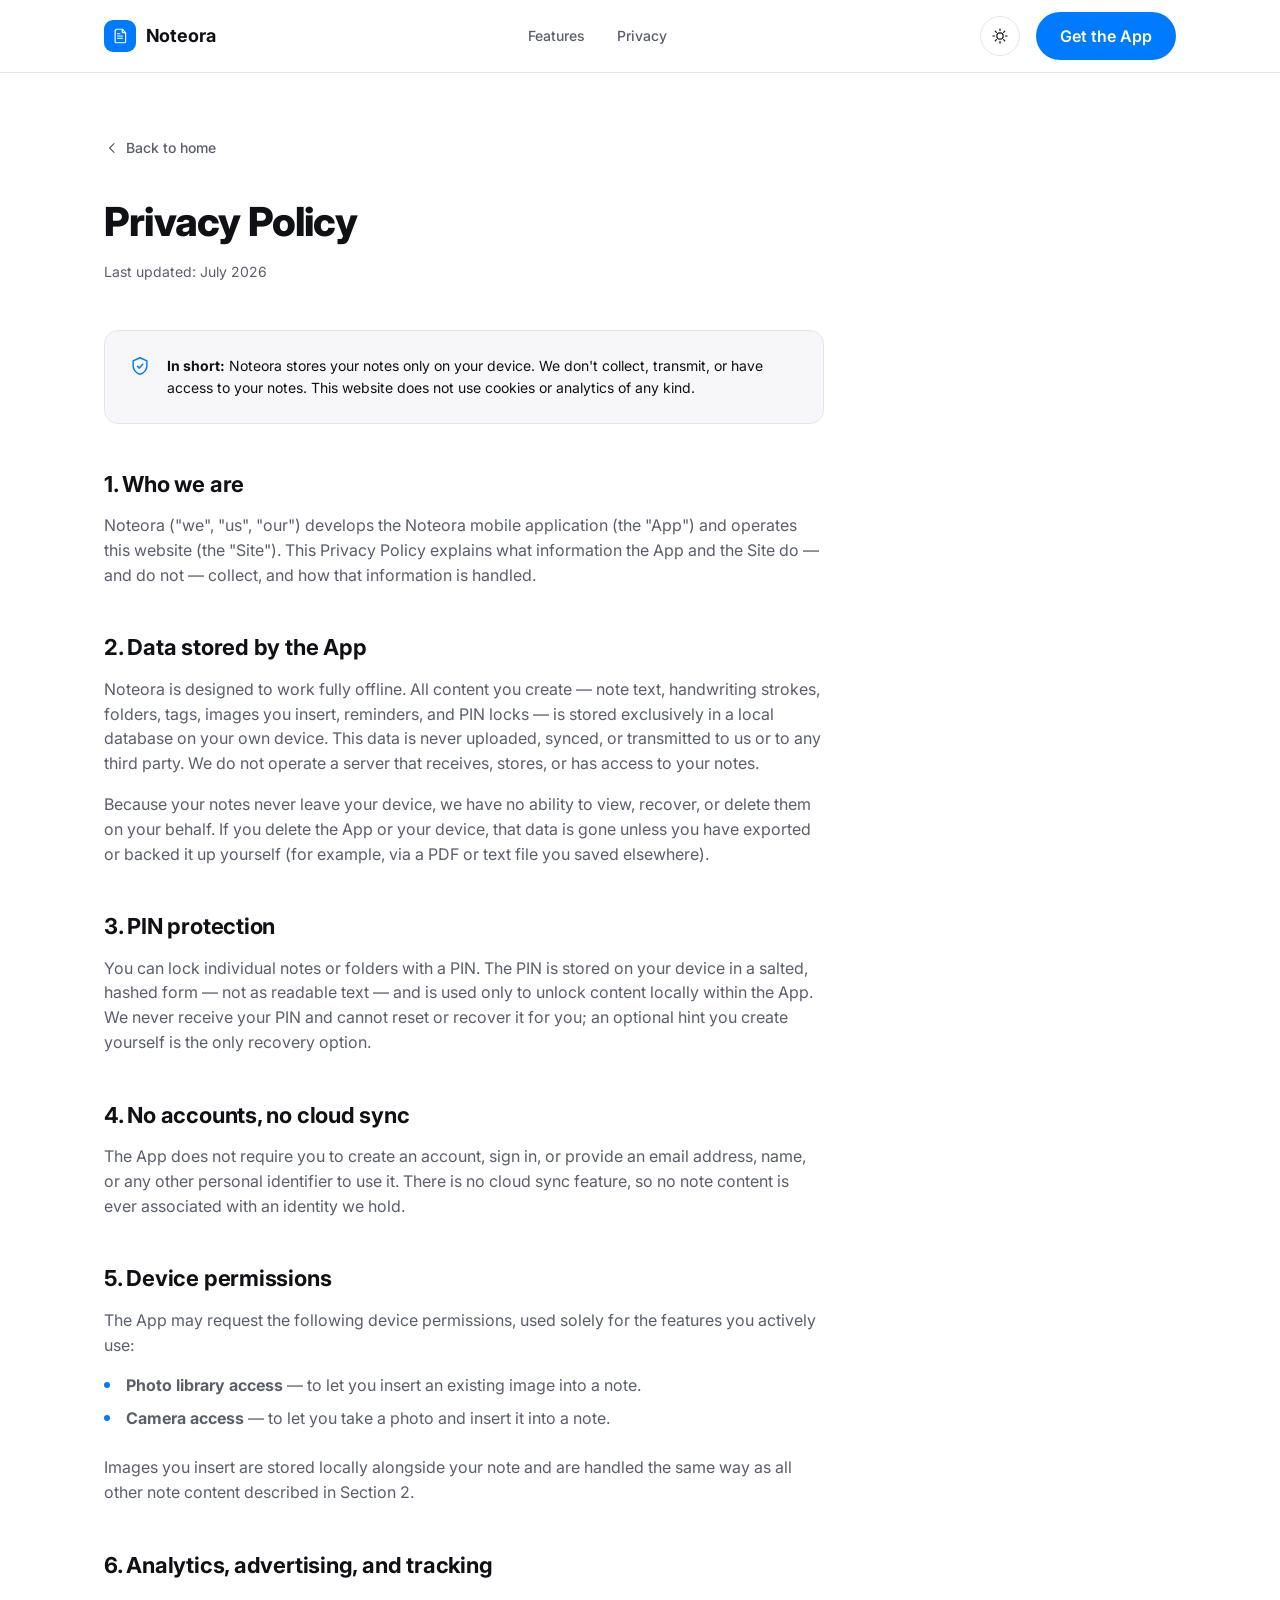
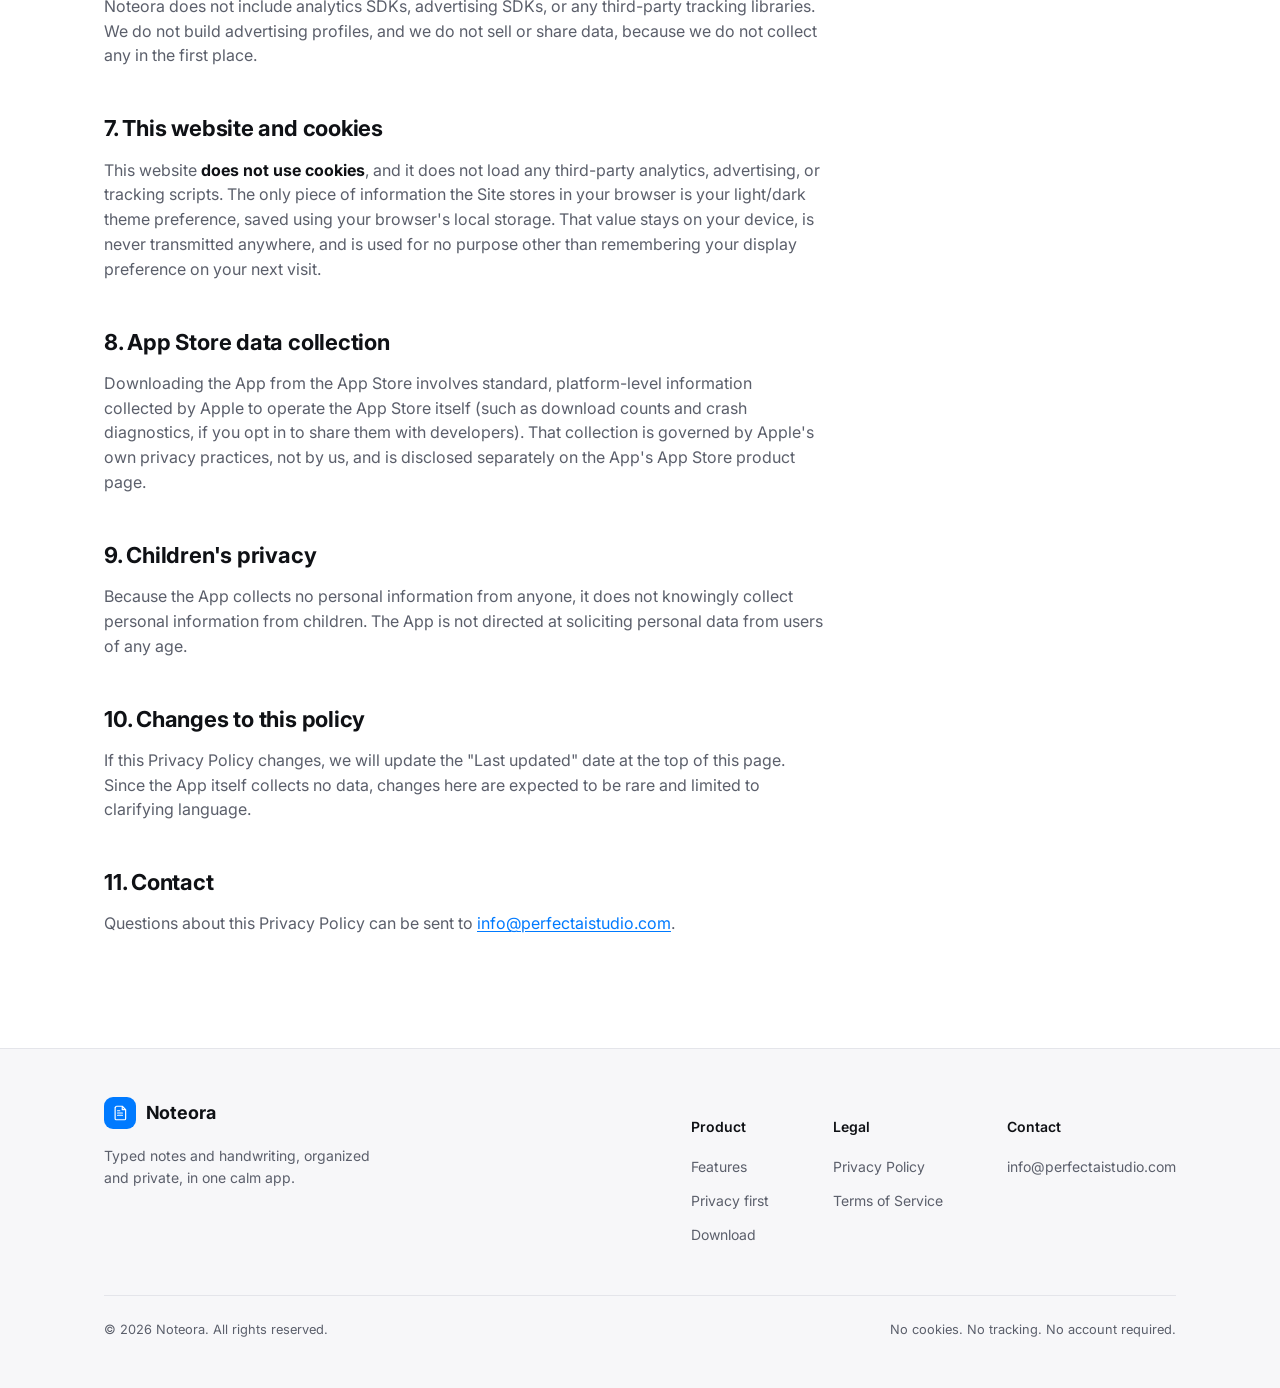
==== website/privacy.html @ 9fbb55bf "Add files via upload" ====
<!DOCTYPE html>
<html lang="en">
<head>
  <meta charset="UTF-8">
  <meta name="viewport" content="width=device-width, initial-scale=1">
  <title>Privacy Policy — Noteora</title>
  <meta name="description" content="Noteora's Privacy Policy. Your notes are stored only on your device. No account, no cloud sync, no analytics, no cookies.">
  <link rel="preconnect" href="https://fonts.googleapis.com">
  <link rel="preconnect" href="https://fonts.gstatic.com" crossorigin>
  <link href="https://fonts.googleapis.com/css2?family=Inter:wght@400;500;600;700;800&display=swap" rel="stylesheet">
  <link rel="stylesheet" href="css/style.css">
  <link rel="icon" href="data:,">
</head>
<body>
  <a class="skip-link" href="#main">Skip to content</a>

  <header class="site-header">
    <div class="container nav">
      <a class="brand" href="index.html" aria-label="Noteora home">
        <span class="mark" aria-hidden="true">
          <svg width="18" height="18" viewBox="0 0 24 24" fill="none" xmlns="http://www.w3.org/2000/svg">
            <path d="M6 4.5C6 3.67 6.67 3 7.5 3H15l4.5 4.5V19.5c0 .83-.67 1.5-1.5 1.5h-11c-.83 0-1.5-.67-1.5-1.5v-15Z" stroke="currentColor" stroke-width="1.6" stroke-linejoin="round"/>
            <path d="M15 3v4.5h4.5" stroke="currentColor" stroke-width="1.6" stroke-linejoin="round"/>
            <path d="M8.75 12h6.5M8.75 15h6.5M8.75 9h3" stroke="currentColor" stroke-width="1.6" stroke-linecap="round"/>
          </svg>
        </span>
        Noteora
      </a>
      <nav class="nav-links" aria-label="Primary">
        <a href="index.html#features">Features</a>
        <a href="index.html#privacy">Privacy</a>
      </nav>
      <div class="nav-actions">
        <button class="theme-toggle" data-theme-toggle type="button" aria-label="Toggle dark mode">
          <svg class="icon-sun" width="18" height="18" viewBox="0 0 24 24" fill="none" xmlns="http://www.w3.org/2000/svg"><circle cx="12" cy="12" r="4.2" stroke="currentColor" stroke-width="1.6"/><path d="M12 2.5v2.3M12 19.2v2.3M21.5 12h-2.3M4.8 12H2.5M18.4 5.6l-1.6 1.6M7.2 16.8l-1.6 1.6M18.4 18.4l-1.6-1.6M7.2 7.2 5.6 5.6" stroke="currentColor" stroke-width="1.6" stroke-linecap="round"/></svg>
          <svg class="icon-moon" width="18" height="18" viewBox="0 0 24 24" fill="none" xmlns="http://www.w3.org/2000/svg"><path d="M20 14.5A8.5 8.5 0 1 1 9.5 4a7 7 0 0 0 10.5 10.5Z" stroke="currentColor" stroke-width="1.6" stroke-linejoin="round"/></svg>
        </button>
        <a class="btn btn-primary" href="index.html#download">Get the App</a>
        <button class="nav-toggle" data-nav-toggle type="button" aria-label="Open menu" aria-expanded="false">
          <svg width="20" height="20" viewBox="0 0 24 24" fill="none" xmlns="http://www.w3.org/2000/svg"><path d="M4 6h16M4 12h16M4 18h16" stroke="currentColor" stroke-width="1.8" stroke-linecap="round"/></svg>
        </button>
      </div>
    </div>
  </header>

  <main id="main">
    <div class="container legal-page">
      <a class="legal-nav-back" href="index.html">
        <svg viewBox="0 0 24 24" fill="none"><path d="M15 5.5 8.5 12l6.5 6.5" stroke="currentColor" stroke-width="1.8" stroke-linecap="round" stroke-linejoin="round"/></svg>
        Back to home
      </a>

      <div class="legal-header">
        <h1>Privacy Policy</h1>
        <p class="updated">Last updated: July 2026</p>
      </div>

      <div class="legal-body">

        <div class="legal-callout">
          <svg viewBox="0 0 24 24" fill="none"><path d="M12 3 4.5 6.5v5.2c0 4.4 3.1 8.3 7.5 9.3 4.4-1 7.5-4.9 7.5-9.3V6.5L12 3Z" stroke="currentColor" stroke-width="1.6" stroke-linejoin="round"/><path d="M9.2 12.3 11.2 14.3 15 10" stroke="currentColor" stroke-width="1.6" stroke-linecap="round" stroke-linejoin="round"/></svg>
          <p><strong>In short:</strong> Noteora stores your notes only on your device. We don't collect, transmit, or have access to your notes. This website does not use cookies or analytics of any kind.</p>
        </div>

        <h2>1. Who we are</h2>
        <p>
          Noteora ("we", "us", "our") develops the Noteora mobile application (the "App") and
          operates this website (the "Site"). This Privacy Policy explains what information the
          App and the Site do — and do not — collect, and how that information is handled.
        </p>

        <h2>2. Data stored by the App</h2>
        <p>
          Noteora is designed to work fully offline. All content you create — note text,
          handwriting strokes, folders, tags, images you insert, reminders, and PIN locks — is
          stored exclusively in a local database on your own device. This data is never
          uploaded, synced, or transmitted to us or to any third party. We do not operate a
          server that receives, stores, or has access to your notes.
        </p>
        <p>
          Because your notes never leave your device, we have no ability to view, recover, or
          delete them on your behalf. If you delete the App or your device, that data is gone
          unless you have exported or backed it up yourself (for example, via a PDF or text file
          you saved elsewhere).
        </p>

        <h2>3. PIN protection</h2>
        <p>
          You can lock individual notes or folders with a PIN. The PIN is stored on your device
          in a salted, hashed form — not as readable text — and is used only to unlock content
          locally within the App. We never receive your PIN and cannot reset or recover it for
          you; an optional hint you create yourself is the only recovery option.
        </p>

        <h2>4. No accounts, no cloud sync</h2>
        <p>
          The App does not require you to create an account, sign in, or provide an email
          address, name, or any other personal identifier to use it. There is no cloud sync
          feature, so no note content is ever associated with an identity we hold.
        </p>

        <h2>5. Device permissions</h2>
        <p>The App may request the following device permissions, used solely for the features you actively use:</p>
        <ul>
          <li><strong>Photo library access</strong> — to let you insert an existing image into a note.</li>
          <li><strong>Camera access</strong> — to let you take a photo and insert it into a note.</li>
        </ul>
        <p>
          Images you insert are stored locally alongside your note and are handled the same way
          as all other note content described in Section 2.
        </p>

        <h2>6. Analytics, advertising, and tracking</h2>
        <p>
          Noteora does not include analytics SDKs, advertising SDKs, or any third-party tracking
          libraries. We do not build advertising profiles, and we do not sell or share data,
          because we do not collect any in the first place.
        </p>

        <h2>7. This website and cookies</h2>
        <p>
          This website <strong>does not use cookies</strong>, and it does not load any
          third-party analytics, advertising, or tracking scripts. The only piece of information
          the Site stores in your browser is your light/dark theme preference, saved using your
          browser's local storage. That value stays on your device, is never transmitted
          anywhere, and is used for no purpose other than remembering your display preference on
          your next visit.
        </p>

        <h2>8. App Store data collection</h2>
        <p>
          Downloading the App from the App Store involves standard, platform-level information
          collected by Apple to operate the App Store itself (such as download counts and crash
          diagnostics, if you opt in to share them with developers). That collection is governed
          by Apple's own privacy practices, not by us, and is disclosed separately on the App's
          App Store product page.
        </p>

        <h2>9. Children's privacy</h2>
        <p>
          Because the App collects no personal information from anyone, it does not knowingly
          collect personal information from children. The App is not directed at soliciting
          personal data from users of any age.
        </p>

        <h2>10. Changes to this policy</h2>
        <p>
          If this Privacy Policy changes, we will update the "Last updated" date at the top of
          this page. Since the App itself collects no data, changes here are expected to be rare
          and limited to clarifying language.
        </p>

        <h2>11. Contact</h2>
        <p>
          Questions about this Privacy Policy can be sent to
          <a href="mailto:info@perfectaistudio.com">info@perfectaistudio.com</a>.
        </p>

      </div>
    </div>
  </main>

  <footer class="site-footer">
    <div class="container">
      <div class="footer-grid">
        <div class="footer-brand">
          <a class="brand" href="index.html" aria-label="Noteora home">
            <span class="mark" aria-hidden="true">
              <svg width="18" height="18" viewBox="0 0 24 24" fill="none" xmlns="http://www.w3.org/2000/svg">
                <path d="M6 4.5C6 3.67 6.67 3 7.5 3H15l4.5 4.5V19.5c0 .83-.67 1.5-1.5 1.5h-11c-.83 0-1.5-.67-1.5-1.5v-15Z" stroke="currentColor" stroke-width="1.6" stroke-linejoin="round"/>
                <path d="M15 3v4.5h4.5" stroke="currentColor" stroke-width="1.6" stroke-linejoin="round"/>
                <path d="M8.75 12h6.5M8.75 15h6.5M8.75 9h3" stroke="currentColor" stroke-width="1.6" stroke-linecap="round"/>
              </svg>
            </span>
            Noteora
          </a>
          <p>Typed notes and handwriting, organized and private, in one calm app.</p>
        </div>
        <div class="footer-cols">
          <div class="footer-col">
            <h4>Product</h4>
            <ul>
              <li><a href="index.html#features">Features</a></li>
              <li><a href="index.html#privacy">Privacy first</a></li>
              <li><a href="index.html#download">Download</a></li>
            </ul>
          </div>
          <div class="footer-col">
            <h4>Legal</h4>
            <ul>
              <li><a href="privacy.html">Privacy Policy</a></li>
              <li><a href="terms.html">Terms of Service</a></li>
            </ul>
          </div>
          <div class="footer-col">
            <h4>Contact</h4>
            <ul>
              <li><a href="mailto:info@perfectaistudio.com">info@perfectaistudio.com</a></li>
            </ul>
          </div>
        </div>
      </div>
      <div class="footer-bottom">
        <span>&copy; <span id="year">2026</span> Noteora. All rights reserved.</span>
        <span>No cookies. No tracking. No account required.</span>
      </div>
    </div>
  </footer>

  <script src="js/main.js"></script>
  <script>document.getElementById('year').textContent = new Date().getFullYear();</script>
</body>
</html>
---- website/css/style.css ----
/* ==========================================================================
   Noteora — Design Tokens
   Palette matches the app's own iOS system blue (#007AFF) and flat,
   shadow-free surfaces, so the website feels like the same product.
   ========================================================================== */

:root {
  /* Color — light (default) */
  --color-bg: #FFFFFF;
  --color-bg-alt: #F7F7F9;
  --color-surface: #FFFFFF;
  --color-fg: #0F1115;
  --color-fg-muted: #5B5F6B;
  --color-border: #E4E5EA;
  --color-primary: #007AFF;
  --color-primary-hover: #0066D6;
  --color-on-primary: #FFFFFF;
  --color-danger: #FF3B30;
  --color-focus-ring: #007AFF;

  /* Type */
  --font-body: 'Inter', -apple-system, BlinkMacSystemFont, 'Segoe UI', Roboto, sans-serif;
  --fs-sm: 0.875rem;
  --fs-base: 1rem;
  --fs-md: 1.125rem;
  --fs-lg: 1.375rem;
  --fs-xl: 1.75rem;
  --fs-2xl: 2.5rem;
  --fs-3xl: 3.25rem;
  --lh-tight: 1.15;
  --lh-normal: 1.55;

  /* Spacing (8px rhythm) */
  --space-1: 0.5rem;
  --space-2: 1rem;
  --space-3: 1.5rem;
  --space-4: 2rem;
  --space-5: 3rem;
  --space-6: 4rem;
  --space-7: 6rem;
  --space-8: 8rem;

  /* Shape / motion */
  --radius-sm: 8px;
  --radius-md: 14px;
  --radius-lg: 20px;
  --radius-pill: 999px;
  --duration: 180ms;
  --ease: cubic-bezier(0.4, 0, 0.2, 1);
  --container: 1120px;
}

:root[data-theme='dark'] {
  --color-bg: #0B0B0D;
  --color-bg-alt: #0F0F12;
  --color-surface: #1A1A1E;
  --color-fg: #F5F5F7;
  --color-fg-muted: #9A9AA2;
  --color-border: #2A2A2F;
  --color-primary: #0A84FF;
  --color-primary-hover: #3AA0FF;
  --color-on-primary: #FFFFFF;
  --color-danger: #FF453A;
  --color-focus-ring: #0A84FF;
}

@media (prefers-color-scheme: dark) {
  :root:not([data-theme='light']) {
    --color-bg: #0B0B0D;
    --color-bg-alt: #0F0F12;
    --color-surface: #1A1A1E;
    --color-fg: #F5F5F7;
    --color-fg-muted: #9A9AA2;
    --color-border: #2A2A2F;
    --color-primary: #0A84FF;
    --color-primary-hover: #3AA0FF;
    --color-on-primary: #FFFFFF;
    --color-danger: #FF453A;
    --color-focus-ring: #0A84FF;
  }
}

/* ==========================================================================
   Reset
   ========================================================================== */

*, *::before, *::after { box-sizing: border-box; }
html { -webkit-text-size-adjust: 100%; }

body {
  margin: 0;
  font-family: var(--font-body);
  font-size: var(--fs-base);
  line-height: var(--lh-normal);
  color: var(--color-fg);
  background: var(--color-bg);
  -webkit-font-smoothing: antialiased;
  transition: background-color var(--duration) var(--ease), color var(--duration) var(--ease);
}

img, svg { display: block; max-width: 100%; }
a { color: inherit; text-decoration: none; }
ul { margin: 0; padding: 0; list-style: none; }
h1, h2, h3, p { margin: 0; }
button { font: inherit; color: inherit; background: none; border: none; }

@media (prefers-reduced-motion: reduce) {
  *, *::before, *::after {
    animation-duration: 0.001ms !important;
    animation-iteration-count: 1 !important;
    transition-duration: 0.001ms !important;
    scroll-behavior: auto !important;
  }
}

/* Focus visibility — never remove, only restyle */
a:focus-visible,
button:focus-visible,
[tabindex]:focus-visible {
  outline: 2px solid var(--color-focus-ring);
  outline-offset: 3px;
  border-radius: 4px;
}

::selection { background: var(--color-primary); color: var(--color-on-primary); }

/* ==========================================================================
   Layout helpers
   ========================================================================== */

.container {
  width: 100%;
  max-width: var(--container);
  margin-inline: auto;
  padding-inline: var(--space-3);
}

.visually-hidden {
  position: absolute;
  width: 1px; height: 1px;
  padding: 0; margin: -1px;
  overflow: hidden;
  clip: rect(0, 0, 0, 0);
  white-space: nowrap;
  border: 0;
}

.skip-link {
  position: absolute;
  left: var(--space-2);
  top: -60px;
  background: var(--color-primary);
  color: var(--color-on-primary);
  padding: var(--space-1) var(--space-2);
  border-radius: var(--radius-sm);
  z-index: 200;
  transition: top var(--duration) var(--ease);
}
.skip-link:focus { top: var(--space-2); }

section { padding-block: var(--space-7); }
@media (max-width: 768px) {
  section { padding-block: var(--space-6); }
}

.eyebrow {
  display: inline-block;
  font-size: var(--fs-sm);
  font-weight: 600;
  letter-spacing: 0.04em;
  text-transform: uppercase;
  color: var(--color-primary);
  margin-bottom: var(--space-2);
}

.section-head {
  max-width: 640px;
  margin-bottom: var(--space-5);
}
.section-head.center { margin-inline: auto; text-align: center; }

h2 {
  font-size: var(--fs-2xl);
  font-weight: 700;
  letter-spacing: -0.02em;
  line-height: var(--lh-tight);
}

.section-sub {
  margin-top: var(--space-2);
  font-size: var(--fs-md);
  color: var(--color-fg-muted);
}

/* ==========================================================================
   Buttons
   ========================================================================== */

.btn {
  display: inline-flex;
  align-items: center;
  justify-content: center;
  gap: 0.5rem;
  min-height: 48px;
  padding: 0 var(--space-3);
  border-radius: var(--radius-pill);
  font-weight: 600;
  font-size: var(--fs-base);
  cursor: pointer;
  transition: background-color var(--duration) var(--ease), color var(--duration) var(--ease), transform var(--duration) var(--ease), border-color var(--duration) var(--ease);
  white-space: nowrap;
}
.btn:active { transform: scale(0.97); }

.btn-primary {
  background: var(--color-primary);
  color: var(--color-on-primary);
}
.btn-primary:hover { background: var(--color-primary-hover); }

.btn-ghost {
  background: transparent;
  color: var(--color-fg);
  border: 1px solid var(--color-border);
}
.btn-ghost:hover { border-color: var(--color-primary); color: var(--color-primary); }

/* App Store badge button */
.store-badge {
  display: inline-flex;
  align-items: center;
  gap: 0.7rem;
  padding: 0.6rem 1.3rem;
  border-radius: var(--radius-md);
  background: #000000;
  color: #FFFFFF;
  border: 1px solid #000000;
  cursor: pointer;
  transition: transform var(--duration) var(--ease), opacity var(--duration) var(--ease);
}
.store-badge:hover { opacity: 0.85; }
.store-badge:active { transform: scale(0.97); }
:root[data-theme='dark'] .store-badge { background: #FFFFFF; color: #000000; border-color: #FFFFFF; }
@media (prefers-color-scheme: dark) {
  :root:not([data-theme='light']) .store-badge { background: #FFFFFF; color: #000000; border-color: #FFFFFF; }
}
.store-badge svg { flex-shrink: 0; }
.store-badge .store-text { text-align: left; line-height: 1.15; }
.store-badge .store-text small { display: block; font-size: 0.7rem; font-weight: 400; opacity: 0.85; }
.store-badge .store-text strong { display: block; font-size: 1.15rem; font-weight: 600; letter-spacing: -0.01em; }

/* ==========================================================================
   Header / Nav
   ========================================================================== */

.site-header {
  position: sticky;
  top: 0;
  z-index: 100;
  background: color-mix(in srgb, var(--color-bg) 88%, transparent);
  backdrop-filter: blur(16px);
  -webkit-backdrop-filter: blur(16px);
  border-bottom: 1px solid var(--color-border);
}

.nav {
  display: flex;
  align-items: center;
  justify-content: space-between;
  height: 72px;
}

.brand {
  display: flex;
  align-items: center;
  gap: 0.6rem;
  font-weight: 700;
  font-size: var(--fs-md);
  letter-spacing: -0.01em;
}
.brand .mark {
  width: 32px; height: 32px;
  border-radius: 9px;
  background: var(--color-primary);
  display: flex; align-items: center; justify-content: center;
  color: #fff;
}

.nav-links {
  display: flex;
  align-items: center;
  gap: var(--space-4);
}
.nav-links a {
  font-size: var(--fs-sm);
  font-weight: 500;
  color: var(--color-fg-muted);
  transition: color var(--duration) var(--ease);
}
.nav-links a:hover { color: var(--color-fg); }

.nav-actions { display: flex; align-items: center; gap: var(--space-2); }

.theme-toggle {
  width: 40px; height: 40px;
  border-radius: 50%;
  display: flex; align-items: center; justify-content: center;
  border: 1px solid var(--color-border);
  cursor: pointer;
  transition: border-color var(--duration) var(--ease);
}
.theme-toggle:hover { border-color: var(--color-primary); }
.theme-toggle svg { width: 18px; height: 18px; }
.theme-toggle .icon-moon { display: none; }
:root[data-theme='dark'] .theme-toggle .icon-sun { display: none; }
:root[data-theme='dark'] .theme-toggle .icon-moon { display: block; }

.nav-toggle {
  display: none;
  width: 40px; height: 40px;
  border-radius: 8px;
  align-items: center;
  justify-content: center;
  cursor: pointer;
}

@media (max-width: 768px) {
  .nav-links {
    position: fixed;
    inset: 72px 0 0 0;
    background: var(--color-bg);
    flex-direction: column;
    align-items: flex-start;
    padding: var(--space-4) var(--space-3);
    gap: var(--space-3);
    transform: translateY(-8px);
    opacity: 0;
    pointer-events: none;
    transition: opacity var(--duration) var(--ease), transform var(--duration) var(--ease);
  }
  .nav-links a { font-size: var(--fs-md); }
  body.nav-open .nav-links {
    opacity: 1;
    transform: translateY(0);
    pointer-events: auto;
  }
  .nav-toggle { display: flex; }
}

/* ==========================================================================
   Hero
   ========================================================================== */

.hero {
  padding-block: var(--space-7) var(--space-6);
}
.hero-grid {
  display: grid;
  grid-template-columns: 1.05fr 0.95fr;
  align-items: center;
  gap: var(--space-6);
}
@media (max-width: 1024px) {
  .hero-grid { grid-template-columns: 1fr; text-align: center; gap: var(--space-5); }
  .hero-copy { order: 1; }
  .hero-visual { order: 2; }
  .hero-actions, .hero-meta { justify-content: center; }
}

.hero h1 {
  font-size: var(--fs-3xl);
  font-weight: 800;
  letter-spacing: -0.03em;
  line-height: var(--lh-tight);
}
@media (max-width: 640px) {
  .hero h1 { font-size: 2.2rem; }
}

.hero-sub {
  margin-top: var(--space-3);
  font-size: var(--fs-md);
  color: var(--color-fg-muted);
  max-width: 560px;
}
@media (max-width: 1024px) { .hero-sub { margin-inline: auto; } }

.hero-actions {
  display: flex;
  flex-wrap: wrap;
  align-items: center;
  gap: var(--space-2);
  margin-top: var(--space-4);
}

.hero-meta {
  display: flex;
  flex-wrap: wrap;
  gap: var(--space-1) var(--space-3);
  margin-top: var(--space-3);
  font-size: var(--fs-sm);
  color: var(--color-fg-muted);
}
.hero-meta li { display: flex; align-items: center; gap: 0.4rem; }
.hero-meta svg { width: 16px; height: 16px; color: var(--color-primary); flex-shrink: 0; }

/* Hero visual: illustrated note card mockup (no real screenshot claimed) */
.hero-visual { display: flex; justify-content: center; }
.mock-frame {
  position: relative;
  width: 100%;
  max-width: 340px;
}
.mock-card {
  background: var(--color-surface);
  border: 1px solid var(--color-border);
  border-radius: var(--radius-lg);
  padding: var(--space-4) var(--space-3);
  position: relative;
  z-index: 2;
}
.mock-card .mock-title {
  height: 14px;
  width: 62%;
  border-radius: 5px;
  background: var(--color-fg);
  opacity: 0.85;
  margin-bottom: var(--space-3);
}
.mock-line { height: 9px; border-radius: 4px; background: var(--color-border); margin-bottom: 10px; }
.mock-line.w-100 { width: 100%; }
.mock-line.w-90 { width: 90%; }
.mock-line.w-70 { width: 70%; }
.mock-checklist { margin-top: var(--space-3); display: flex; flex-direction: column; gap: 10px; }
.mock-check-item { display: flex; align-items: center; gap: 10px; }
.mock-check-box {
  width: 16px; height: 16px;
  border-radius: 5px;
  border: 1.5px solid var(--color-primary);
  flex-shrink: 0;
}
.mock-check-box.done { background: var(--color-primary); position: relative; }
.mock-check-line { height: 8px; border-radius: 4px; background: var(--color-border); flex: 1; }
.mock-card-2 {
  position: absolute;
  right: -18px;
  bottom: -26px;
  width: 62%;
  background: var(--color-surface);
  border: 1px solid var(--color-border);
  border-radius: var(--radius-md);
  padding: var(--space-2);
  z-index: 1;
  box-shadow: 0 20px 40px -18px rgba(0,0,0,0.25);
}
:root[data-theme='dark'] .mock-card-2 { box-shadow: none; }
.mock-card-2 .pin-row { display: flex; align-items: center; gap: 8px; }
.mock-card-2 .pin-icon {
  width: 30px; height: 30px;
  border-radius: 8px;
  background: color-mix(in srgb, var(--color-primary) 14%, transparent);
  color: var(--color-primary);
  display: flex; align-items: center; justify-content: center;
  flex-shrink: 0;
}
.mock-card-2 .pin-copy { flex: 1; }
.mock-card-2 .pin-copy .t { height: 8px; width: 70%; border-radius: 4px; background: var(--color-fg); opacity: 0.8; margin-bottom: 6px; }
.mock-card-2 .pin-copy .s { height: 7px; width: 45%; border-radius: 4px; background: var(--color-border); }

/* ==========================================================================
   Trust bar
   ========================================================================== */

.trust-bar {
  border-top: 1px solid var(--color-border);
  border-bottom: 1px solid var(--color-border);
  padding-block: var(--space-4);
}
.trust-grid {
  display: grid;
  grid-template-columns: repeat(4, 1fr);
  gap: var(--space-3);
  text-align: center;
}
@media (max-width: 768px) {
  .trust-grid { grid-template-columns: repeat(2, 1fr); gap: var(--space-4) var(--space-3); }
}
.trust-item svg { width: 26px; height: 26px; color: var(--color-primary); margin-inline: auto; margin-bottom: 0.6rem; }
.trust-item .t { font-weight: 600; font-size: var(--fs-sm); }
.trust-item .s { font-size: 0.8rem; color: var(--color-fg-muted); margin-top: 2px; }

/* ==========================================================================
   Feature grid
   ========================================================================== */

.feature-grid {
  display: grid;
  grid-template-columns: repeat(3, 1fr);
  gap: var(--space-3);
}
@media (max-width: 1024px) { .feature-grid { grid-template-columns: repeat(2, 1fr); } }
@media (max-width: 640px) { .feature-grid { grid-template-columns: 1fr; } }

.feature-card {
  background: var(--color-bg-alt);
  border: 1px solid var(--color-border);
  border-radius: var(--radius-lg);
  padding: var(--space-4);
  transition: border-color var(--duration) var(--ease), transform var(--duration) var(--ease);
}
.feature-card:hover { border-color: var(--color-primary); transform: translateY(-2px); }

.feature-icon {
  width: 44px; height: 44px;
  border-radius: var(--radius-sm);
  background: color-mix(in srgb, var(--color-primary) 12%, transparent);
  color: var(--color-primary);
  display: flex; align-items: center; justify-content: center;
  margin-bottom: var(--space-2);
}
.feature-icon svg { width: 22px; height: 22px; }

.feature-card h3 {
  font-size: var(--fs-md);
  font-weight: 700;
  letter-spacing: -0.01em;
  margin-bottom: 0.4rem;
}
.feature-card p { color: var(--color-fg-muted); font-size: var(--fs-sm); }

.feature-card ul {
  margin-top: var(--space-2);
  display: flex;
  flex-direction: column;
  gap: 0.4rem;
}
.feature-card li {
  display: flex;
  align-items: flex-start;
  gap: 0.5rem;
  font-size: var(--fs-sm);
  color: var(--color-fg-muted);
}
.feature-card li svg {
  width: 16px; height: 16px;
  color: var(--color-primary);
  flex-shrink: 0;
  margin-top: 3px;
}

/* ==========================================================================
   Spotlight (alternating detail rows)
   ========================================================================== */

.spotlight-row {
  display: grid;
  grid-template-columns: 1fr 1fr;
  gap: var(--space-6);
  align-items: center;
  padding-block: var(--space-5);
}
.spotlight-row:not(:last-child) { border-bottom: 1px solid var(--color-border); }
.spotlight-row.reverse .spotlight-visual { order: 2; }
.spotlight-row.reverse .spotlight-copy { order: 1; }

@media (max-width: 900px) {
  .spotlight-row, .spotlight-row.reverse { grid-template-columns: 1fr; }
  .spotlight-row.reverse .spotlight-visual,
  .spotlight-row.reverse .spotlight-copy,
  .spotlight-visual, .spotlight-copy { order: initial; }
  .spotlight-visual { order: -1; }
}

.spotlight-copy h3 { font-size: var(--fs-xl); font-weight: 700; letter-spacing: -0.02em; margin-bottom: var(--space-2); }
.spotlight-copy p { color: var(--color-fg-muted); }
.spotlight-copy ul { margin-top: var(--space-3); display: flex; flex-direction: column; gap: 0.65rem; }
.spotlight-copy li { display: flex; gap: 0.6rem; align-items: flex-start; font-size: var(--fs-sm); }
.spotlight-copy li svg { width: 18px; height: 18px; color: var(--color-primary); flex-shrink: 0; margin-top: 2px; }

.spotlight-visual {
  background: var(--color-bg-alt);
  border: 1px solid var(--color-border);
  border-radius: var(--radius-lg);
  padding: var(--space-5);
  display: flex; align-items: center; justify-content: center;
  min-height: 260px;
}
.spotlight-visual svg { width: 100%; max-width: 260px; height: auto; }

/* ==========================================================================
   Privacy banner
   ========================================================================== */

.privacy-banner {
  background: var(--color-bg-alt);
  border-radius: var(--radius-lg);
  padding: var(--space-5);
  display: grid;
  grid-template-columns: auto 1fr;
  gap: var(--space-4);
  align-items: center;
}
@media (max-width: 768px) {
  .privacy-banner { grid-template-columns: 1fr; text-align: center; }
  .privacy-banner .privacy-icon { margin-inline: auto; }
}
.privacy-banner .privacy-icon {
  width: 64px; height: 64px;
  border-radius: var(--radius-md);
  background: color-mix(in srgb, var(--color-primary) 12%, transparent);
  color: var(--color-primary);
  display: flex; align-items: center; justify-content: center;
}
.privacy-banner .privacy-icon svg { width: 32px; height: 32px; }
.privacy-banner h3 { font-size: var(--fs-lg); font-weight: 700; margin-bottom: 0.4rem; letter-spacing: -0.01em; }
.privacy-banner p { color: var(--color-fg-muted); }

/* ==========================================================================
   Final CTA
   ========================================================================== */

.final-cta {
  text-align: center;
}
.final-cta h2 { max-width: 620px; margin-inline: auto; }
.final-cta .section-sub { max-width: 520px; margin-inline: auto; }
.final-cta .hero-actions { justify-content: center; }

/* ==========================================================================
   Footer
   ========================================================================== */

.site-footer {
  border-top: 1px solid var(--color-border);
  padding-block: var(--space-5);
  background: var(--color-bg-alt);
}
.footer-grid {
  display: flex;
  justify-content: space-between;
  align-items: flex-start;
  gap: var(--space-4);
  flex-wrap: wrap;
}
.footer-brand { max-width: 280px; }
.footer-brand .brand { margin-bottom: var(--space-2); }
.footer-brand p { color: var(--color-fg-muted); font-size: var(--fs-sm); }

.footer-cols { display: flex; gap: var(--space-6); flex-wrap: wrap; }
.footer-col h4 { font-size: var(--fs-sm); font-weight: 600; margin-bottom: var(--space-2); }
.footer-col ul { display: flex; flex-direction: column; gap: 0.6rem; }
.footer-col a { font-size: var(--fs-sm); color: var(--color-fg-muted); transition: color var(--duration) var(--ease); }
.footer-col a:hover { color: var(--color-primary); }

.footer-bottom {
  margin-top: var(--space-5);
  padding-top: var(--space-3);
  border-top: 1px solid var(--color-border);
  display: flex;
  justify-content: space-between;
  align-items: center;
  flex-wrap: wrap;
  gap: var(--space-2);
  font-size: 0.8rem;
  color: var(--color-fg-muted);
}

/* ==========================================================================
   Legal pages
   ========================================================================== */

.legal-page { padding-block: var(--space-6) var(--space-7); }
.legal-header { max-width: 720px; margin-bottom: var(--space-5); }
.legal-header h1 { font-size: var(--fs-2xl); font-weight: 800; letter-spacing: -0.02em; }
.legal-header .updated { margin-top: var(--space-1); color: var(--color-fg-muted); font-size: var(--fs-sm); }

.legal-body { max-width: 720px; }
.legal-body h2 {
  font-size: var(--fs-lg);
  margin-top: var(--space-5);
  margin-bottom: var(--space-2);
  letter-spacing: -0.01em;
}
.legal-body h2:first-child { margin-top: 0; }
.legal-body p { margin-bottom: var(--space-2); color: var(--color-fg-muted); }
.legal-body p strong { color: var(--color-fg); }
.legal-body ul { margin: var(--space-2) 0 var(--space-3); display: flex; flex-direction: column; gap: 0.5rem; }
.legal-body li {
  padding-left: 1.4rem;
  position: relative;
  color: var(--color-fg-muted);
}
.legal-body li::before {
  content: '';
  position: absolute;
  left: 0; top: 0.55em;
  width: 6px; height: 6px;
  border-radius: 50%;
  background: var(--color-primary);
}
.legal-body a { color: var(--color-primary); text-decoration: underline; text-underline-offset: 2px; }
.legal-callout {
  margin: var(--space-4) 0;
  padding: var(--space-3);
  border-radius: var(--radius-md);
  background: var(--color-bg-alt);
  border: 1px solid var(--color-border);
  display: flex;
  gap: var(--space-2);
}
.legal-callout svg { width: 22px; height: 22px; color: var(--color-primary); flex-shrink: 0; }
.legal-callout p { margin: 0; color: var(--color-fg); font-size: var(--fs-sm); }

.legal-nav-back {
  display: inline-flex;
  align-items: center;
  gap: 0.4rem;
  font-size: var(--fs-sm);
  font-weight: 500;
  color: var(--color-fg-muted);
  margin-bottom: var(--space-4);
}
.legal-nav-back:hover { color: var(--color-primary); }
.legal-nav-back svg { width: 16px; height: 16px; }
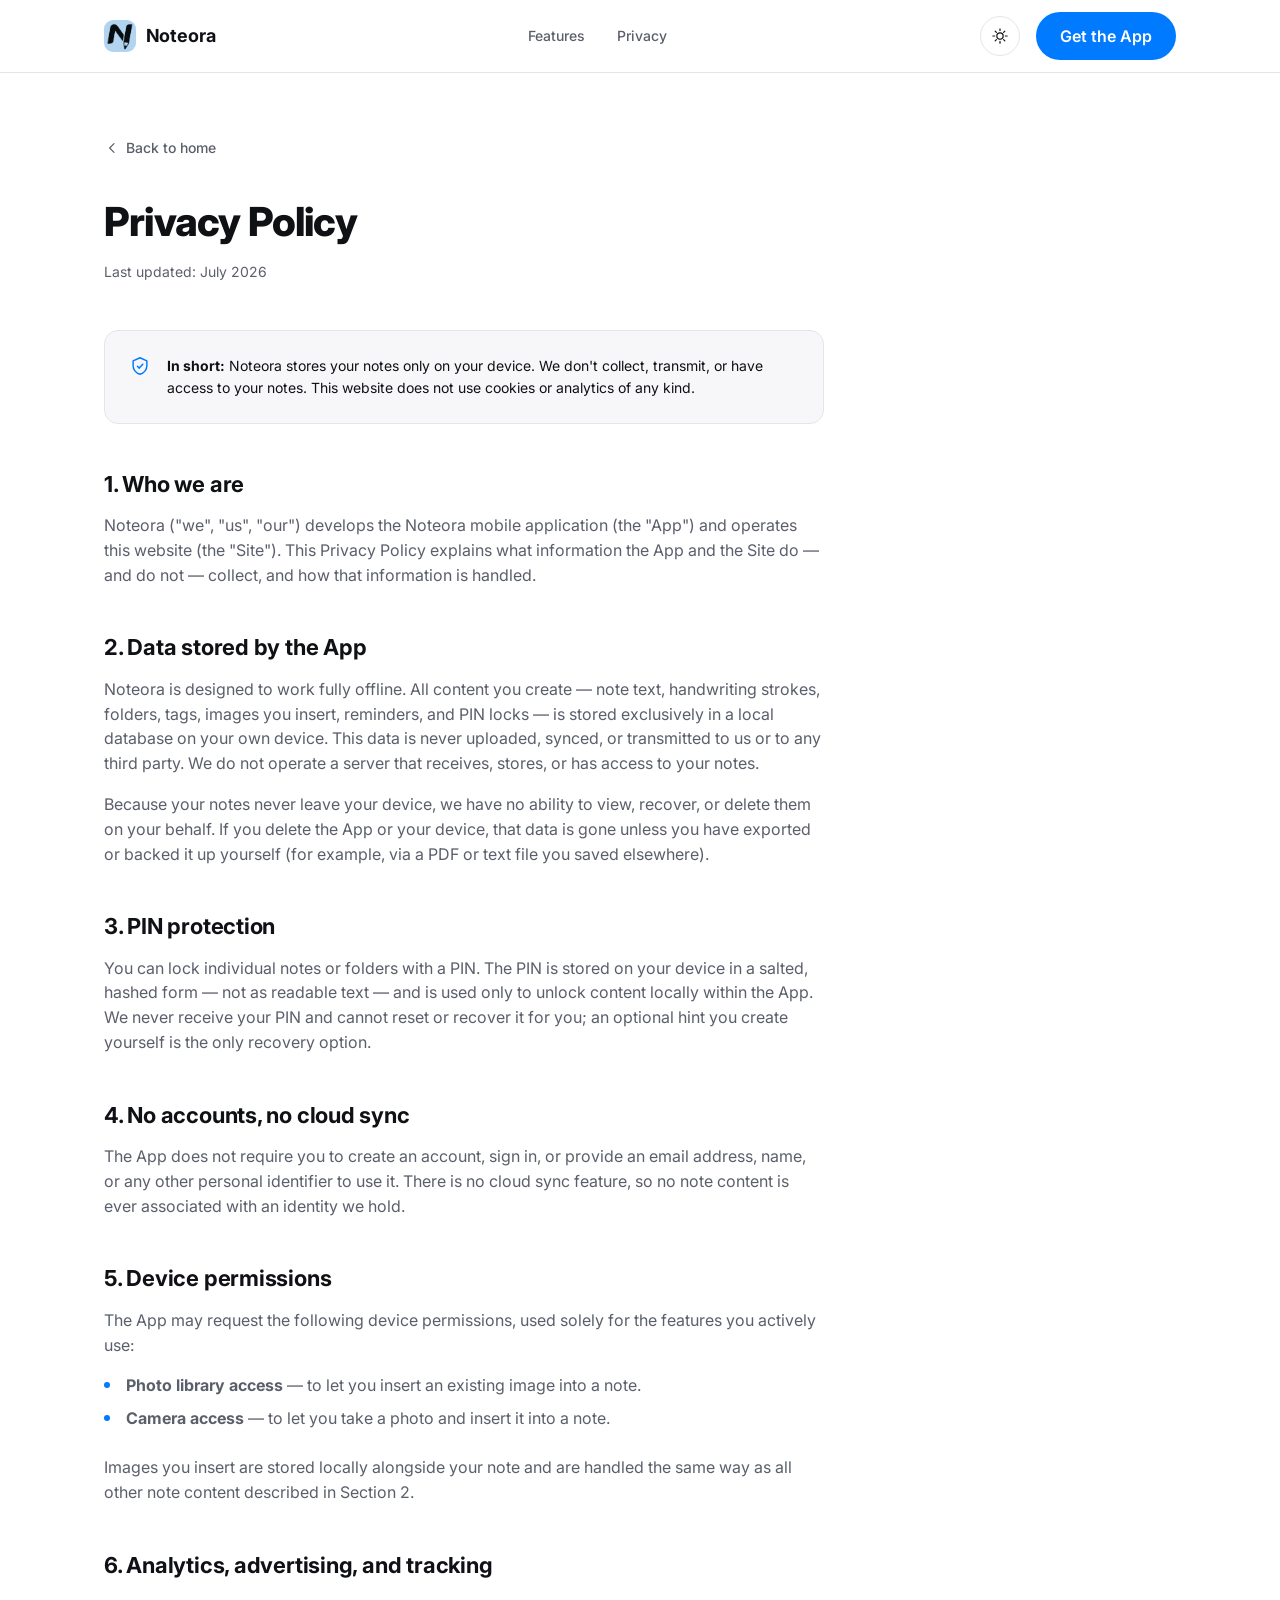
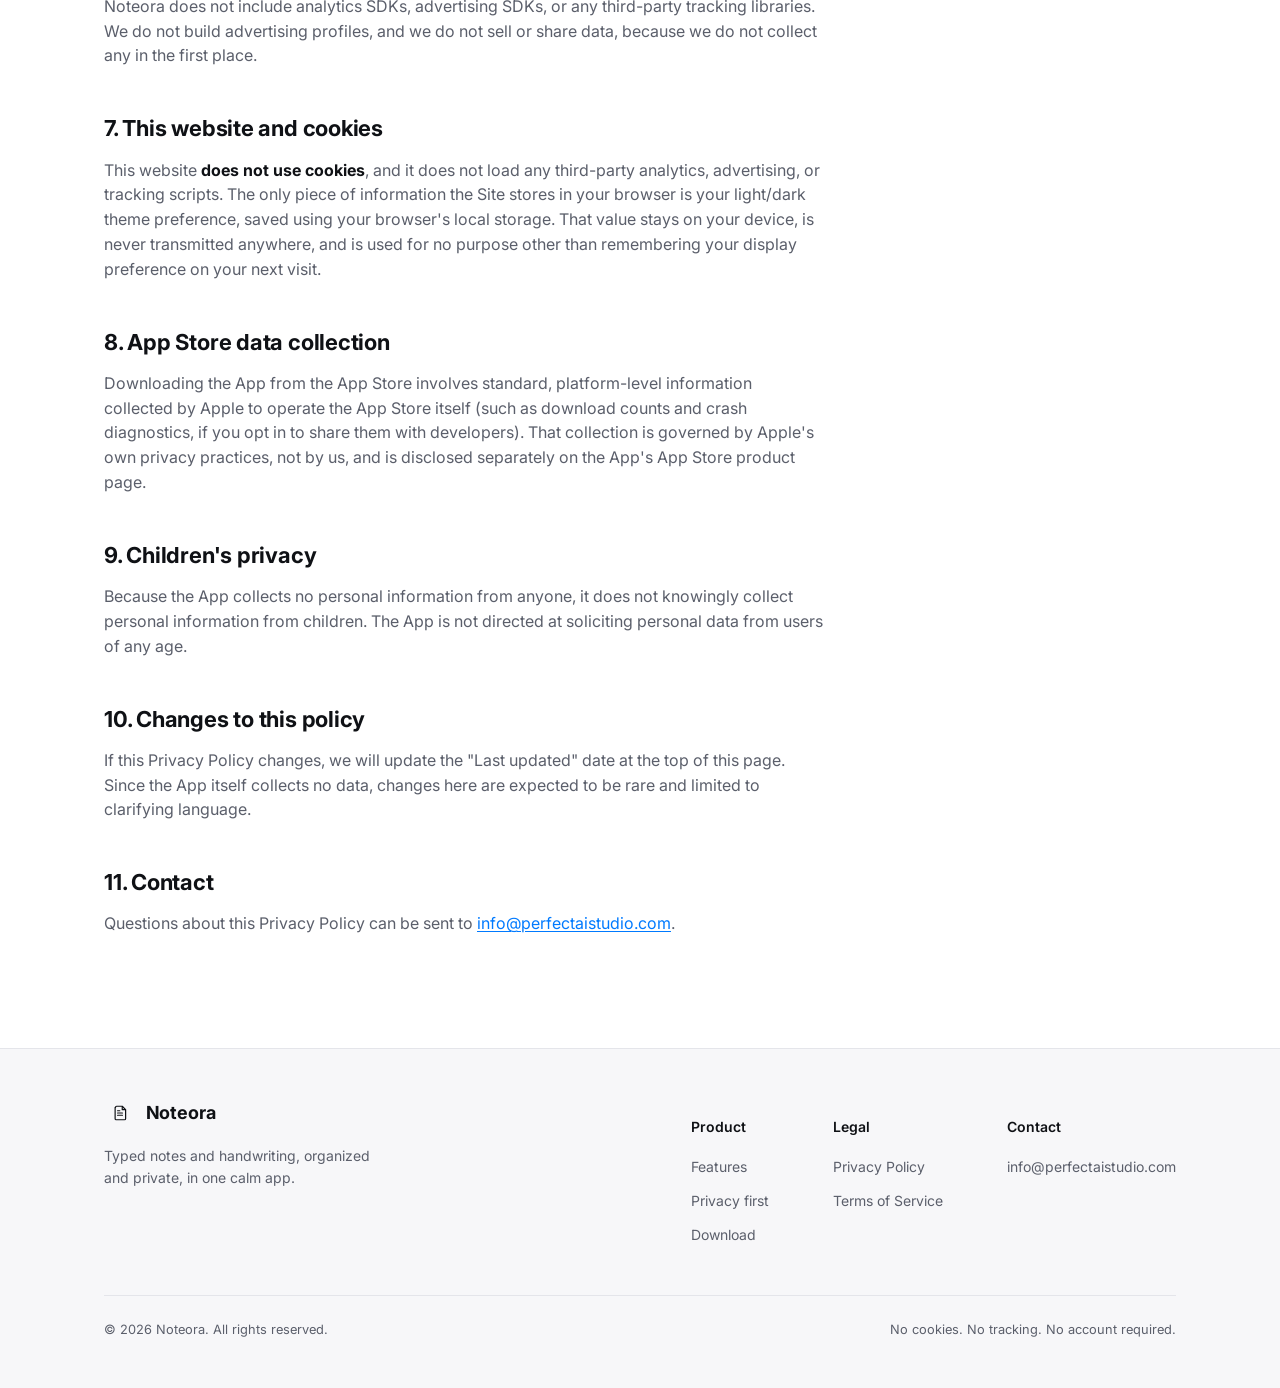
==== commit 5f1b209e: "Add files via upload" ====
--- a/website/privacy.html
+++ b/website/privacy.html
@@ -9,7 +9,15 @@
   <link rel="preconnect" href="https://fonts.gstatic.com" crossorigin>
   <link href="https://fonts.googleapis.com/css2?family=Inter:wght@400;500;600;700;800&display=swap" rel="stylesheet">
   <link rel="stylesheet" href="css/style.css">
-  <link rel="icon" href="data:,">
+  <link rel="icon" type="image/png" sizes="32x32" href="assets/favicon-32.png">
+  <link rel="icon" type="image/png" sizes="16x16" href="assets/favicon-16.png">
+  <link rel="apple-touch-icon" sizes="180x180" href="assets/apple-touch-icon.png">
+  <meta property="og:type" content="website">
+  <meta property="og:title" content="Privacy Policy — Noteora">
+  <meta property="og:description" content="Noteora's Privacy Policy. Your notes are stored only on your device. No account, no cloud sync, no analytics, no cookies.">
+  <meta property="og:image" content="assets/logo-horizontal.png">
+  <meta name="twitter:card" content="summary_large_image">
+  <meta name="twitter:image" content="assets/logo-horizontal.png">
 </head>
 <body>
   <a class="skip-link" href="#main">Skip to content</a>
@@ -18,11 +26,7 @@
     <div class="container nav">
       <a class="brand" href="index.html" aria-label="Noteora home">
         <span class="mark" aria-hidden="true">
-          <svg width="18" height="18" viewBox="0 0 24 24" fill="none" xmlns="http://www.w3.org/2000/svg">
-            <path d="M6 4.5C6 3.67 6.67 3 7.5 3H15l4.5 4.5V19.5c0 .83-.67 1.5-1.5 1.5h-11c-.83 0-1.5-.67-1.5-1.5v-15Z" stroke="currentColor" stroke-width="1.6" stroke-linejoin="round"/>
-            <path d="M15 3v4.5h4.5" stroke="currentColor" stroke-width="1.6" stroke-linejoin="round"/>
-            <path d="M8.75 12h6.5M8.75 15h6.5M8.75 9h3" stroke="currentColor" stroke-width="1.6" stroke-linecap="round"/>
-          </svg>
+          <img src="assets/logo-icon.png" alt="" width="32" height="32">
         </span>
         Noteora
       </a>
--- a/website/css/style.css
+++ b/website/css/style.css
@@ -281,9 +281,13 @@
 .brand .mark {
   width: 32px; height: 32px;
   border-radius: 9px;
-  background: var(--color-primary);
+  overflow: hidden;
+  flex-shrink: 0;
   display: flex; align-items: center; justify-content: center;
-  color: #fff;
+}
+.brand .mark img {
+  width: 100%; height: 100%;
+  object-fit: cover;
 }
 
 .nav-links {
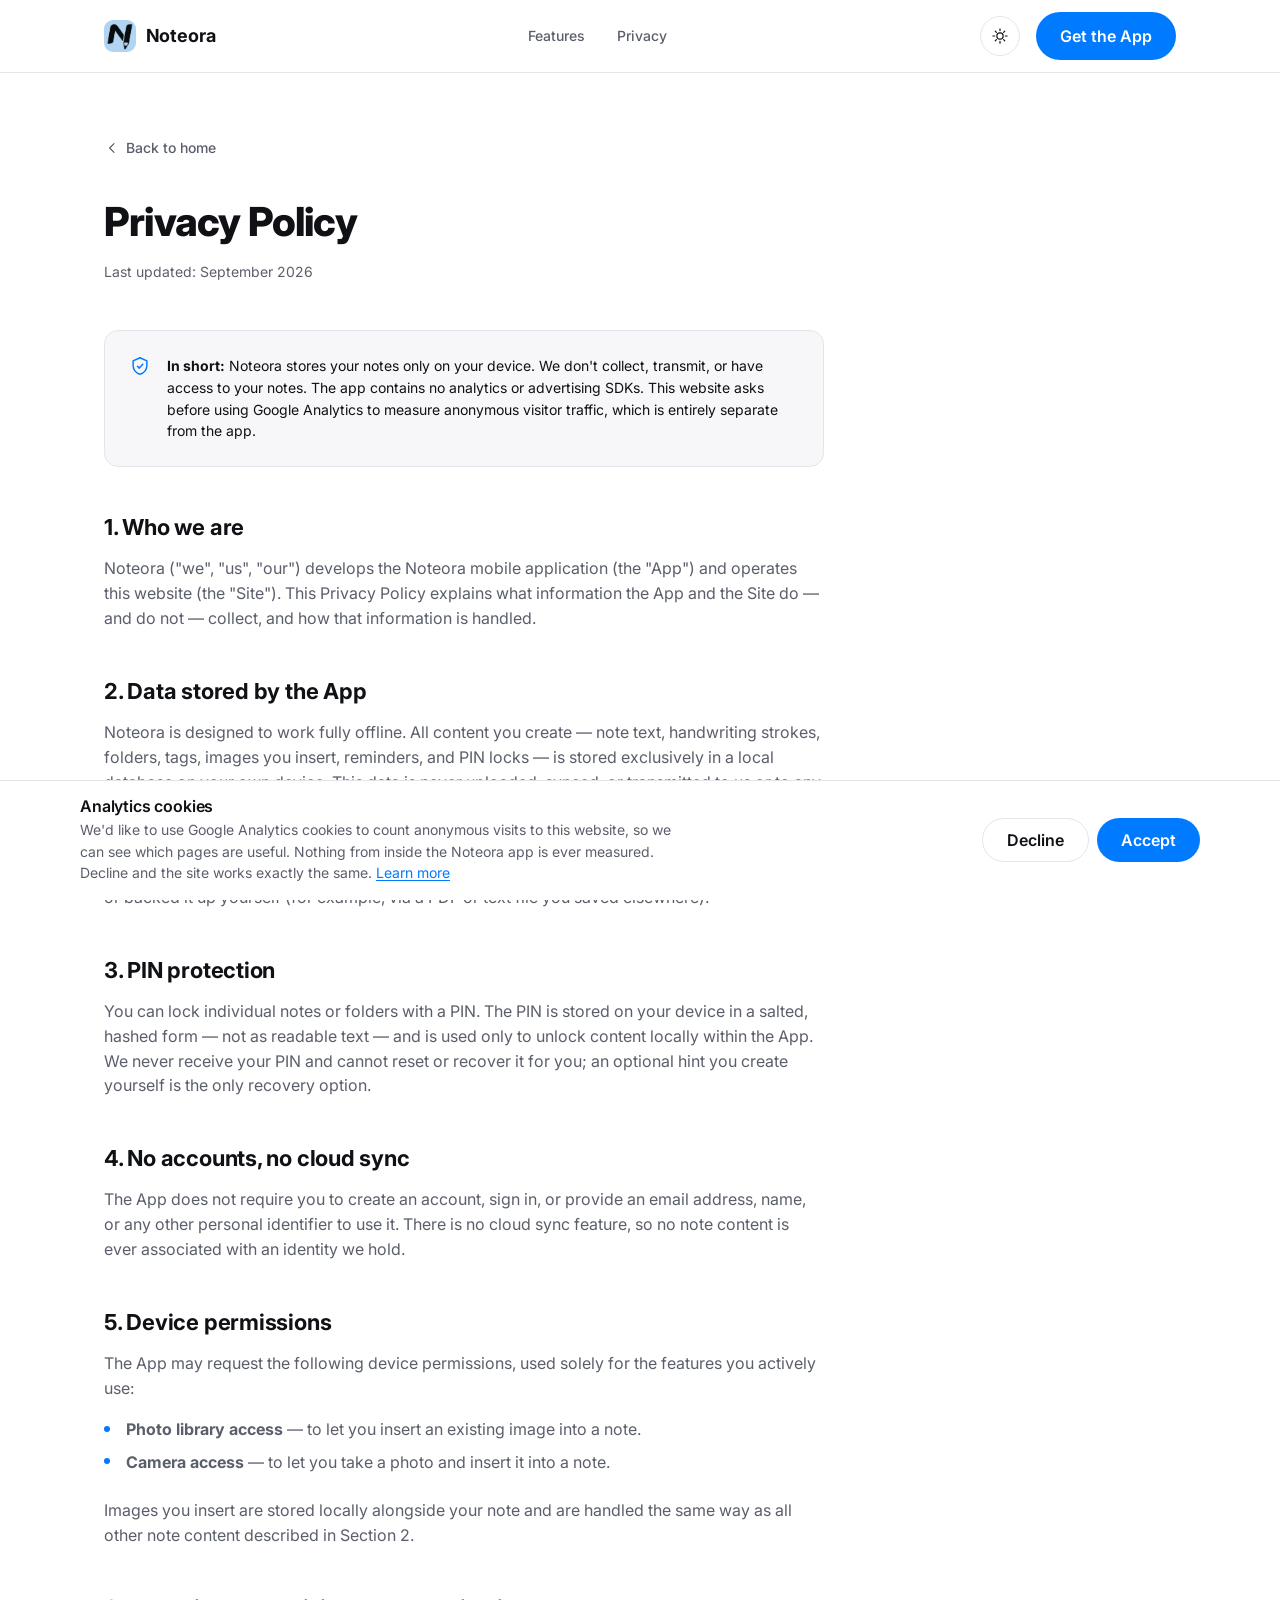
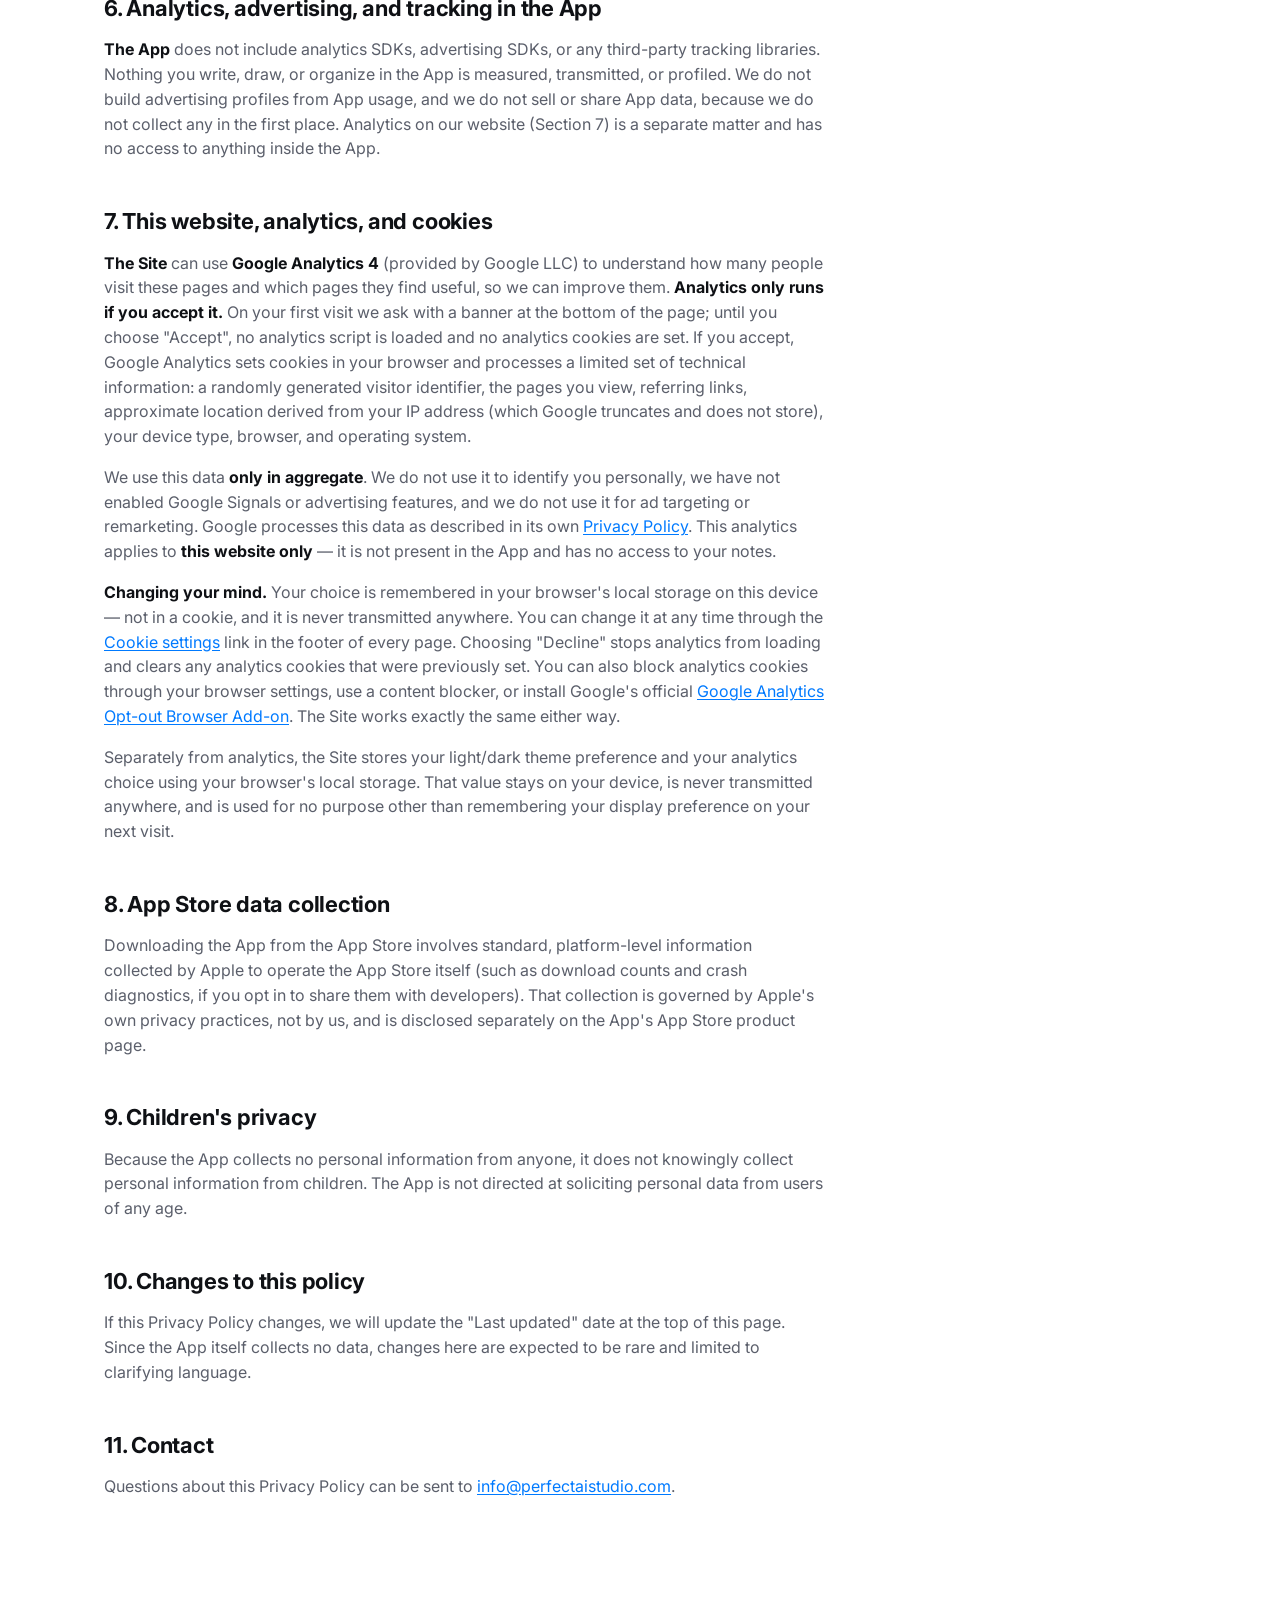
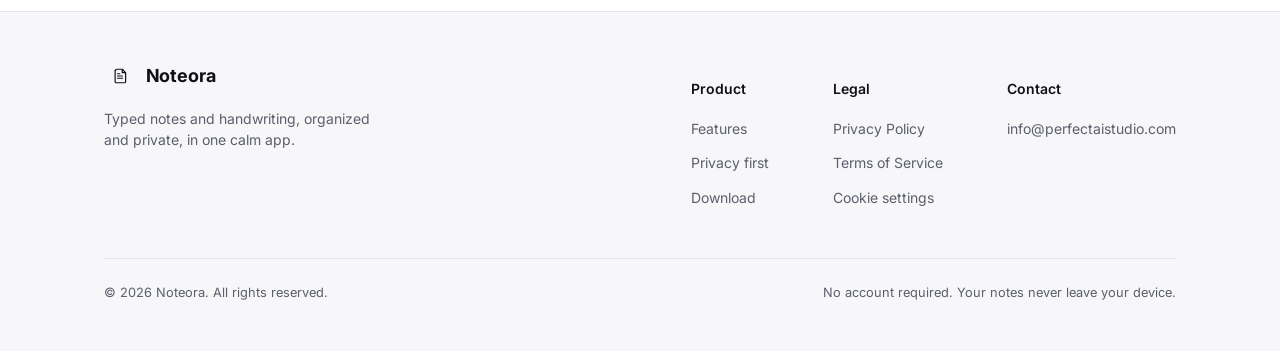
==== commit d130e223: "Add files via upload google analytics, appStore url" ====
--- a/website/privacy.html
+++ b/website/privacy.html
@@ -3,8 +3,11 @@
 <head>
   <meta charset="UTF-8">
   <meta name="viewport" content="width=device-width, initial-scale=1">
+
+  <!-- Google Analytics (G-SMHZQRF6VY) is loaded by js/main.js only after
+       the visitor accepts analytics in the cookie banner. -->
   <title>Privacy Policy — Noteora</title>
-  <meta name="description" content="Noteora's Privacy Policy. Your notes are stored only on your device. No account, no cloud sync, no analytics, no cookies.">
+  <meta name="description" content="Noteora's Privacy Policy. Your notes are stored only on your device. No account, no cloud sync, and no analytics SDKs in the app.">
   <link rel="preconnect" href="https://fonts.googleapis.com">
   <link rel="preconnect" href="https://fonts.gstatic.com" crossorigin>
   <link href="https://fonts.googleapis.com/css2?family=Inter:wght@400;500;600;700;800&display=swap" rel="stylesheet">
@@ -14,7 +17,7 @@
   <link rel="apple-touch-icon" sizes="180x180" href="assets/apple-touch-icon.png">
   <meta property="og:type" content="website">
   <meta property="og:title" content="Privacy Policy — Noteora">
-  <meta property="og:description" content="Noteora's Privacy Policy. Your notes are stored only on your device. No account, no cloud sync, no analytics, no cookies.">
+  <meta property="og:description" content="Noteora's Privacy Policy. Your notes are stored only on your device. No account, no cloud sync, and no analytics SDKs in the app.">
   <meta property="og:image" content="assets/logo-horizontal.png">
   <meta name="twitter:card" content="summary_large_image">
   <meta name="twitter:image" content="assets/logo-horizontal.png">
@@ -39,7 +42,7 @@
           <svg class="icon-sun" width="18" height="18" viewBox="0 0 24 24" fill="none" xmlns="http://www.w3.org/2000/svg"><circle cx="12" cy="12" r="4.2" stroke="currentColor" stroke-width="1.6"/><path d="M12 2.5v2.3M12 19.2v2.3M21.5 12h-2.3M4.8 12H2.5M18.4 5.6l-1.6 1.6M7.2 16.8l-1.6 1.6M18.4 18.4l-1.6-1.6M7.2 7.2 5.6 5.6" stroke="currentColor" stroke-width="1.6" stroke-linecap="round"/></svg>
           <svg class="icon-moon" width="18" height="18" viewBox="0 0 24 24" fill="none" xmlns="http://www.w3.org/2000/svg"><path d="M20 14.5A8.5 8.5 0 1 1 9.5 4a7 7 0 0 0 10.5 10.5Z" stroke="currentColor" stroke-width="1.6" stroke-linejoin="round"/></svg>
         </button>
-        <a class="btn btn-primary" href="index.html#download">Get the App</a>
+        <a class="btn btn-primary" href="https://apps.apple.com/us/app/noteora-notes-handwriting/id6770675530" target="_blank" rel="noopener noreferrer">Get the App</a>
         <button class="nav-toggle" data-nav-toggle type="button" aria-label="Open menu" aria-expanded="false">
           <svg width="20" height="20" viewBox="0 0 24 24" fill="none" xmlns="http://www.w3.org/2000/svg"><path d="M4 6h16M4 12h16M4 18h16" stroke="currentColor" stroke-width="1.8" stroke-linecap="round"/></svg>
         </button>
@@ -56,14 +59,14 @@
 
       <div class="legal-header">
         <h1>Privacy Policy</h1>
-        <p class="updated">Last updated: July 2026</p>
+        <p class="updated">Last updated: September 2026</p>
       </div>
 
       <div class="legal-body">
 
         <div class="legal-callout">
           <svg viewBox="0 0 24 24" fill="none"><path d="M12 3 4.5 6.5v5.2c0 4.4 3.1 8.3 7.5 9.3 4.4-1 7.5-4.9 7.5-9.3V6.5L12 3Z" stroke="currentColor" stroke-width="1.6" stroke-linejoin="round"/><path d="M9.2 12.3 11.2 14.3 15 10" stroke="currentColor" stroke-width="1.6" stroke-linecap="round" stroke-linejoin="round"/></svg>
-          <p><strong>In short:</strong> Noteora stores your notes only on your device. We don't collect, transmit, or have access to your notes. This website does not use cookies or analytics of any kind.</p>
+          <p><strong>In short:</strong> Noteora stores your notes only on your device. We don't collect, transmit, or have access to your notes. The app contains no analytics or advertising SDKs. This website asks before using Google Analytics to measure anonymous visitor traffic, which is entirely separate from the app.</p>
         </div>
 
         <h2>1. Who we are</h2>
@@ -114,19 +117,51 @@
           as all other note content described in Section 2.
         </p>
 
-        <h2>6. Analytics, advertising, and tracking</h2>
-        <p>
-          Noteora does not include analytics SDKs, advertising SDKs, or any third-party tracking
-          libraries. We do not build advertising profiles, and we do not sell or share data,
-          because we do not collect any in the first place.
-        </p>
-
-        <h2>7. This website and cookies</h2>
-        <p>
-          This website <strong>does not use cookies</strong>, and it does not load any
-          third-party analytics, advertising, or tracking scripts. The only piece of information
-          the Site stores in your browser is your light/dark theme preference, saved using your
-          browser's local storage. That value stays on your device, is never transmitted
+        <h2>6. Analytics, advertising, and tracking in the App</h2>
+        <p>
+          <strong>The App</strong> does not include analytics SDKs, advertising SDKs, or any
+          third-party tracking libraries. Nothing you write, draw, or organize in the App is
+          measured, transmitted, or profiled. We do not build advertising profiles from App
+          usage, and we do not sell or share App data, because we do not collect any in the
+          first place. Analytics on our website (Section 7) is a separate matter and has no
+          access to anything inside the App.
+        </p>
+
+        <h2 id="cookies">7. This website, analytics, and cookies</h2>
+        <p>
+          <strong>The Site</strong> can use <strong>Google Analytics 4</strong> (provided by
+          Google LLC) to understand how many people visit these pages and which pages they find
+          useful, so we can improve them. <strong>Analytics only runs if you accept it.</strong>
+          On your first visit we ask with a banner at the bottom of the page; until you choose
+          "Accept", no analytics script is loaded and no analytics cookies are set. If you accept,
+          Google Analytics sets cookies in your browser and processes a limited set of technical
+          information: a randomly generated visitor
+          identifier, the pages you view, referring links, approximate location derived from your
+          IP address (which Google truncates and does not store), your device type, browser, and
+          operating system.
+        </p>
+        <p>
+          We use this data <strong>only in aggregate</strong>. We do not use it to identify you
+          personally, we have not enabled Google Signals or advertising features, and we do not
+          use it for ad targeting or remarketing. Google processes this data as described in its
+          own <a href="https://policies.google.com/privacy" target="_blank" rel="noopener noreferrer">Privacy
+          Policy</a>. This analytics applies to <strong>this website only</strong> — it is not
+          present in the App and has no access to your notes.
+        </p>
+        <p>
+          <strong>Changing your mind.</strong> Your choice is remembered in your browser's local
+          storage on this device — not in a cookie, and it is never transmitted anywhere. You can
+          change it at any time through the <a href="#cookie-banner" data-cookie-settings>Cookie
+          settings</a> link in the footer of every page. Choosing "Decline" stops analytics from
+          loading and clears any analytics cookies that were previously set. You can also block
+          analytics cookies through your browser settings, use a content blocker, or install
+          Google's official
+          <a href="https://tools.google.com/dlpage/gaoptout" target="_blank" rel="noopener noreferrer">Google
+          Analytics Opt-out Browser Add-on</a>. The Site works exactly the same either way.
+        </p>
+        <p>
+          Separately from analytics, the Site stores your light/dark theme preference and your
+          analytics choice using your browser's local storage. That value stays on your device, is never transmitted
           anywhere, and is used for no purpose other than remembering your display preference on
           your next visit.
         </p>
@@ -186,7 +221,7 @@
             <ul>
               <li><a href="index.html#features">Features</a></li>
               <li><a href="index.html#privacy">Privacy first</a></li>
-              <li><a href="index.html#download">Download</a></li>
+              <li><a href="https://apps.apple.com/us/app/noteora-notes-handwriting/id6770675530" target="_blank" rel="noopener noreferrer">Download</a></li>
             </ul>
           </div>
           <div class="footer-col">
@@ -194,6 +229,7 @@
             <ul>
               <li><a href="privacy.html">Privacy Policy</a></li>
               <li><a href="terms.html">Terms of Service</a></li>
+              <li><a href="#cookie-banner" data-cookie-settings>Cookie settings</a></li>
             </ul>
           </div>
           <div class="footer-col">
@@ -206,10 +242,31 @@
       </div>
       <div class="footer-bottom">
         <span>&copy; <span id="year">2026</span> Noteora. All rights reserved.</span>
-        <span>No cookies. No tracking. No account required.</span>
+        <span>No account required. Your notes never leave your device.</span>
       </div>
     </div>
   </footer>
+
+
+  <!-- ============================== COOKIE BANNER ============================== -->
+  <div class="cookie-banner" id="cookie-banner" data-cookie-banner role="dialog"
+       aria-labelledby="cookie-banner-title" aria-describedby="cookie-banner-text" hidden>
+    <div class="cookie-inner">
+      <div class="cookie-copy">
+        <h2 id="cookie-banner-title">Analytics cookies</h2>
+        <p id="cookie-banner-text">
+          We'd like to use Google Analytics cookies to count anonymous visits to this website,
+          so we can see which pages are useful. Nothing from inside the Noteora app is ever
+          measured. Decline and the site works exactly the same.
+          <a href="privacy.html#cookies">Learn more</a>
+        </p>
+      </div>
+      <div class="cookie-actions">
+        <button class="btn btn-ghost" type="button" data-cookie-decline>Decline</button>
+        <button class="btn btn-primary" type="button" data-cookie-accept>Accept</button>
+      </div>
+    </div>
+  </div>
 
   <script src="js/main.js"></script>
   <script>document.getElementById('year').textContent = new Date().getFullYear();</script>
--- a/website/css/style.css
+++ b/website/css/style.css
@@ -472,6 +472,86 @@
 .mock-card-2 .pin-copy .s { height: 7px; width: 45%; border-radius: 4px; background: var(--color-border); }
 
 /* ==========================================================================
+   Showcase — app screenshot rail
+   ========================================================================== */
+
+.showcase {
+  background: var(--color-bg-alt);
+  border-top: 1px solid var(--color-border);
+}
+
+.shots { position: relative; }
+
+.shots-rail {
+  display: flex;
+  gap: var(--space-3);
+  overflow-x: auto;
+  overscroll-behavior-x: contain;
+  scroll-snap-type: x mandatory;
+  scroll-padding-inline: 2px;
+  padding: 2px 2px var(--space-2);
+  scrollbar-width: thin;
+  scrollbar-color: var(--color-border) transparent;
+}
+.shots-rail::-webkit-scrollbar { height: 6px; }
+.shots-rail::-webkit-scrollbar-track { background: transparent; }
+.shots-rail::-webkit-scrollbar-thumb { background: var(--color-border); border-radius: var(--radius-pill); }
+.shots-rail:focus-visible { outline: 2px solid var(--color-focus-ring); outline-offset: 4px; border-radius: var(--radius-md); }
+
+.shot {
+  flex: 0 0 300px;
+  scroll-snap-align: start;
+  margin: 0;
+}
+@media (max-width: 640px) {
+  .shot { flex-basis: min(78vw, 300px); }
+}
+
+.shot-media {
+  aspect-ratio: 3 / 4;
+  border: 1px solid var(--color-border);
+  border-radius: var(--radius-lg);
+  background: var(--color-surface);
+  overflow: hidden;
+  transition: border-color var(--duration) var(--ease);
+}
+.shot:hover .shot-media { border-color: var(--color-primary); }
+.shot-media img { width: 100%; height: 100%; object-fit: cover; object-position: top center; }
+
+.shot figcaption { padding: var(--space-2) 2px 0; }
+.shot figcaption h3 {
+  font-size: var(--fs-base);
+  font-weight: 600;
+  letter-spacing: -0.01em;
+  margin-bottom: 0.35rem;
+}
+.shot figcaption p {
+  font-size: var(--fs-sm);
+  color: var(--color-fg-muted);
+}
+
+.shots-nav {
+  display: flex;
+  justify-content: center;
+  gap: var(--space-1);
+  margin-top: var(--space-2);
+}
+.shots-btn {
+  width: 44px; height: 44px;
+  display: inline-flex; align-items: center; justify-content: center;
+  border: 1px solid var(--color-border);
+  border-radius: var(--radius-pill);
+  background: var(--color-surface);
+  color: var(--color-fg);
+  cursor: pointer;
+  transition: border-color var(--duration) var(--ease), color var(--duration) var(--ease), opacity var(--duration) var(--ease), transform var(--duration) var(--ease);
+}
+.shots-btn svg { width: 22px; height: 22px; }
+.shots-btn:hover:not(:disabled) { border-color: var(--color-primary); color: var(--color-primary); }
+.shots-btn:active:not(:disabled) { transform: scale(0.94); }
+.shots-btn:disabled { opacity: 0.4; cursor: default; }
+
+/* ==========================================================================
    Trust bar
    ========================================================================== */
 
@@ -670,6 +750,64 @@
 }
 
 /* ==========================================================================
+   Cookie consent banner
+   ========================================================================== */
+
+.cookie-banner {
+  position: fixed;
+  left: 0; right: 0;
+  bottom: 0;
+  z-index: 100;
+  padding: var(--space-2);
+  padding-bottom: calc(var(--space-2) + env(safe-area-inset-bottom, 0px));
+  background: var(--color-surface);
+  border-top: 1px solid var(--color-border);
+  opacity: 0;
+  transform: translateY(100%);
+  transition: opacity var(--duration) var(--ease), transform var(--duration) var(--ease);
+}
+.cookie-banner.is-visible { opacity: 1; transform: translateY(0); }
+
+.cookie-inner {
+  max-width: var(--container);
+  margin-inline: auto;
+  display: flex;
+  align-items: center;
+  gap: var(--space-3);
+}
+@media (max-width: 768px) {
+  .cookie-inner { flex-direction: column; align-items: stretch; gap: var(--space-2); }
+}
+
+.cookie-copy { flex: 1; min-width: 0; }
+.cookie-copy h2 {
+  font-size: var(--fs-base);
+  font-weight: 600;
+  letter-spacing: -0.01em;
+  margin-bottom: 0.25rem;
+}
+.cookie-copy p {
+  font-size: var(--fs-sm);
+  color: var(--color-fg-muted);
+  max-width: 68ch;
+}
+.cookie-copy a {
+  color: var(--color-primary);
+  text-decoration: underline;
+  text-underline-offset: 2px;
+}
+
+.cookie-actions {
+  display: flex;
+  gap: var(--space-1);
+  flex-shrink: 0;
+}
+.cookie-actions .btn { min-height: 44px; white-space: nowrap; }
+@media (max-width: 768px) {
+  .cookie-actions .btn { flex: 1; justify-content: center; }
+}
+
+/* ==========================================================================
    Legal pages
    ========================================================================== */
 
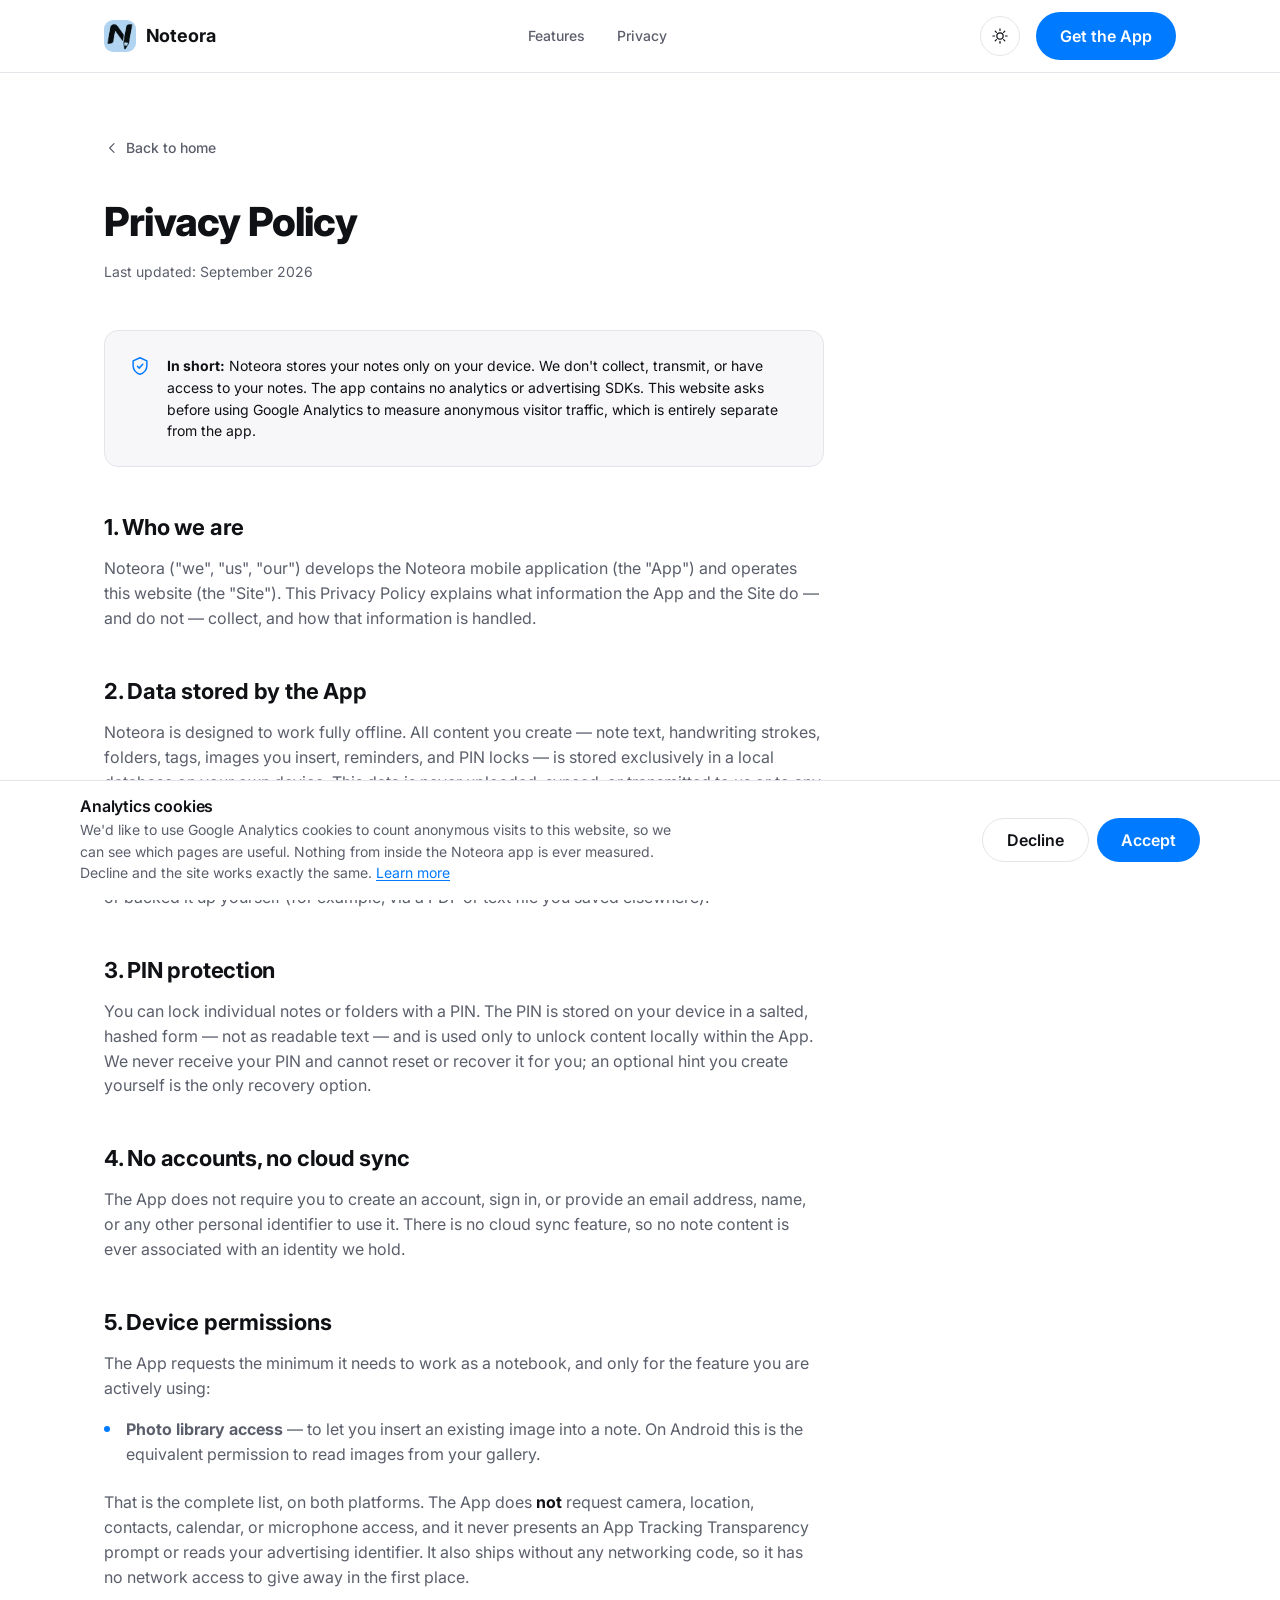
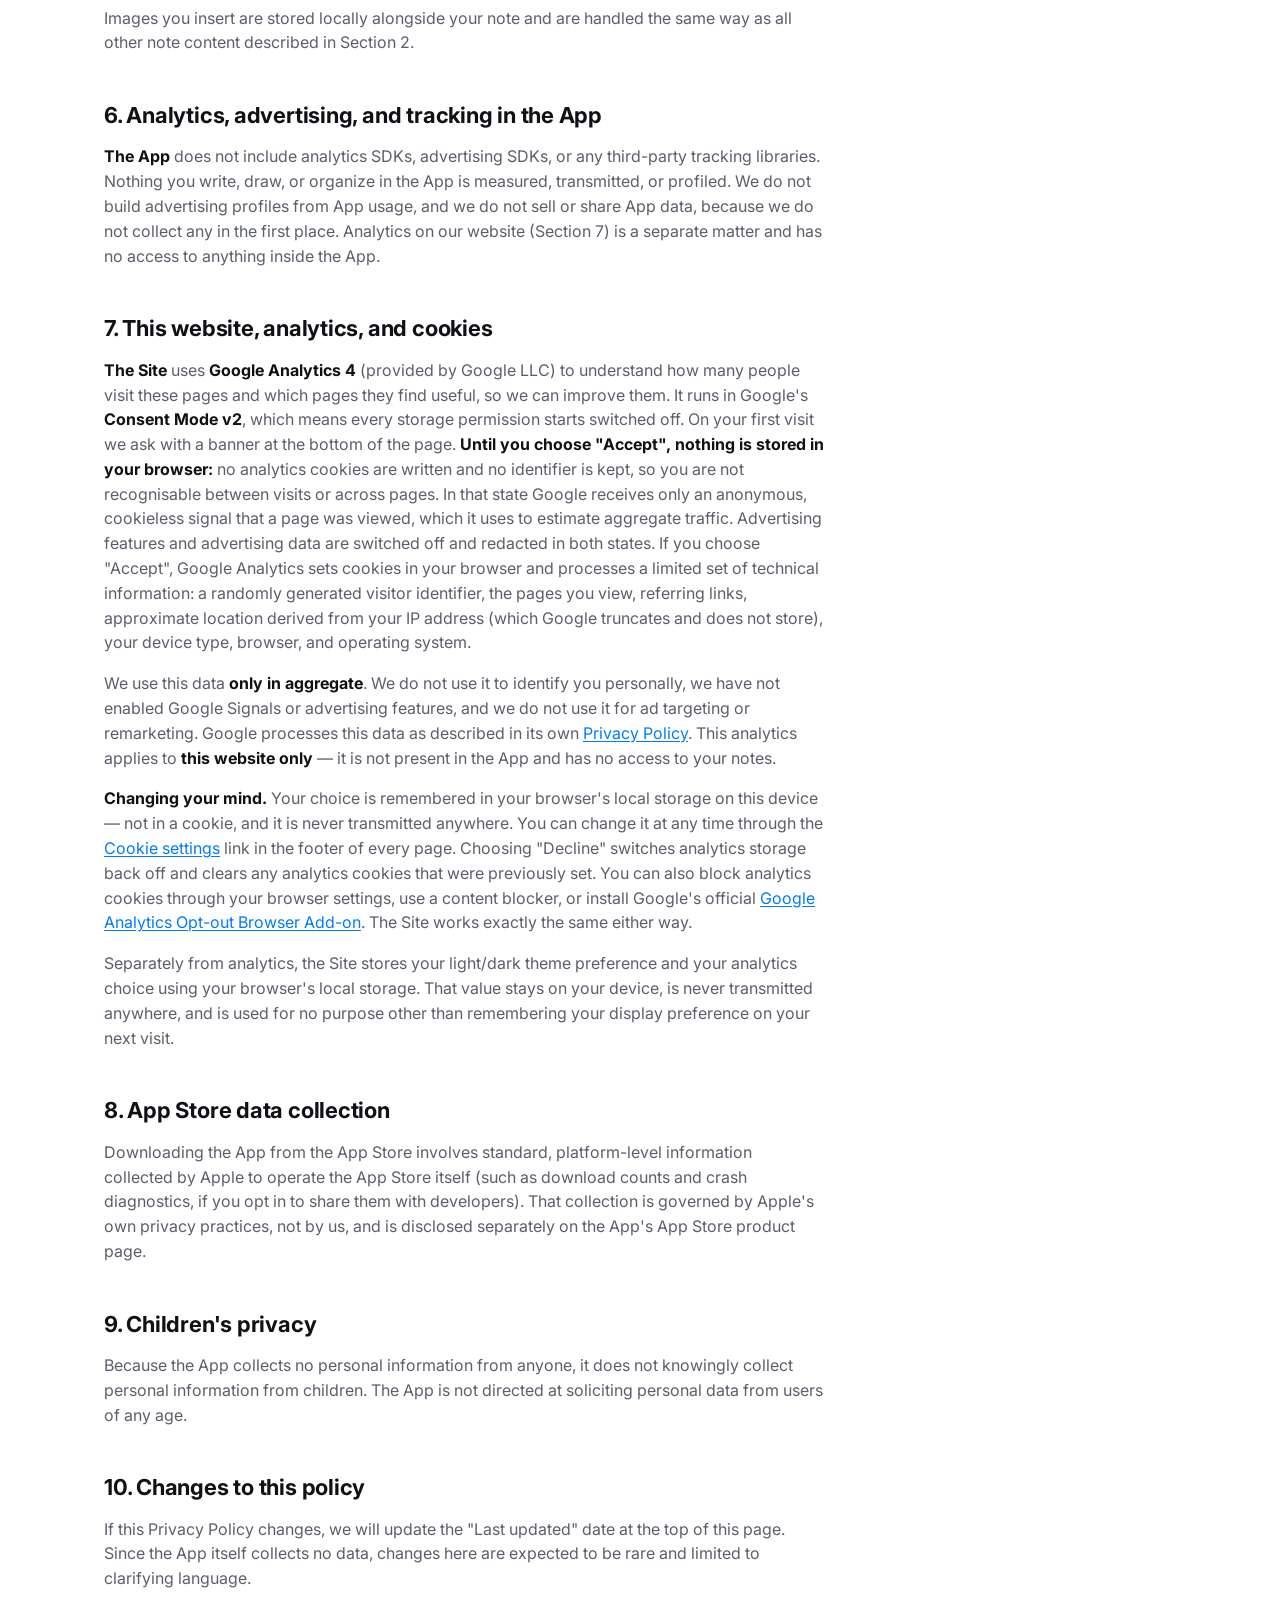
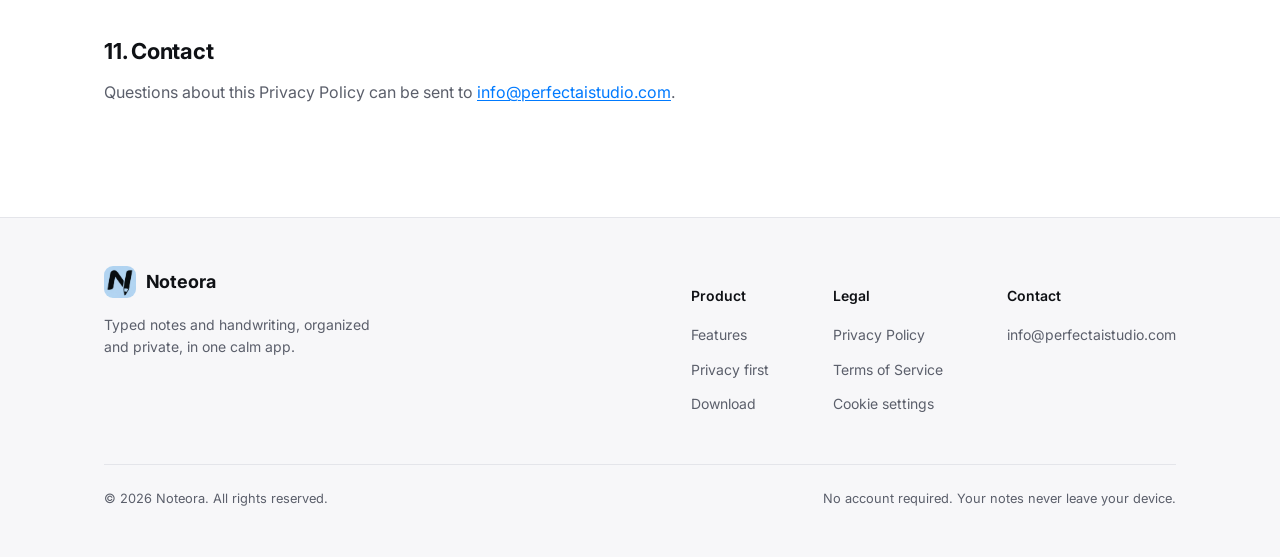
==== commit 1c0139a3: "Add files via upload security & privacy page" ====
--- a/website/privacy.html
+++ b/website/privacy.html
@@ -4,8 +4,38 @@
   <meta charset="UTF-8">
   <meta name="viewport" content="width=device-width, initial-scale=1">
 
-  <!-- Google Analytics (G-SMHZQRF6VY) is loaded by js/main.js only after
-       the visitor accepts analytics in the cookie banner. -->
+  <!-- Google tag (gtag.js) with Consent Mode v2.
+       The tag loads on every page so it is detectable, but every storage
+       signal defaults to "denied": no cookies are written and no identifiers
+       are stored until the visitor accepts in the cookie banner (js/main.js).
+       This inline block MUST stay above the gtag.js loader below. -->
+  <script>
+    window.dataLayer = window.dataLayer || [];
+    function gtag(){dataLayer.push(arguments);}
+
+    gtag('consent', 'default', {
+      ad_storage: 'denied',
+      ad_user_data: 'denied',
+      ad_personalization: 'denied',
+      analytics_storage: 'denied',
+      personalization_storage: 'denied',
+      functionality_storage: 'granted',
+      security_storage: 'granted',
+      wait_for_update: 500
+    });
+    gtag('set', 'ads_data_redaction', true);
+
+    /* Re-apply a choice this visitor already made on an earlier visit. */
+    try {
+      if (localStorage.getItem('noteora-analytics-consent') === 'granted') {
+        gtag('consent', 'update', { analytics_storage: 'granted' });
+      }
+    } catch (e) { /* storage blocked — stay denied */ }
+
+    gtag('js', new Date());
+    gtag('config', 'G-SMHZQRF6VY', { anonymize_ip: true });
+  </script>
+  <script async src="https://www.googletagmanager.com/gtag/js?id=G-SMHZQRF6VY"></script>
   <title>Privacy Policy — Noteora</title>
   <meta name="description" content="Noteora's Privacy Policy. Your notes are stored only on your device. No account, no cloud sync, and no analytics SDKs in the app.">
   <link rel="preconnect" href="https://fonts.googleapis.com">
@@ -107,11 +137,22 @@
         </p>
 
         <h2>5. Device permissions</h2>
-        <p>The App may request the following device permissions, used solely for the features you actively use:</p>
+        <p>
+          The App requests the minimum it needs to work as a notebook, and only for the feature
+          you are actively using:
+        </p>
         <ul>
-          <li><strong>Photo library access</strong> — to let you insert an existing image into a note.</li>
-          <li><strong>Camera access</strong> — to let you take a photo and insert it into a note.</li>
+          <li>
+            <strong>Photo library access</strong> — to let you insert an existing image into a
+            note. On Android this is the equivalent permission to read images from your gallery.
+          </li>
         </ul>
+        <p>
+          That is the complete list, on both platforms. The App does <strong>not</strong> request
+          camera, location, contacts, calendar, or microphone access, and it never presents an App
+          Tracking Transparency prompt or reads your advertising identifier. It also ships without
+          any networking code, so it has no network access to give away in the first place.
+        </p>
         <p>
           Images you insert are stored locally alongside your note and are handled the same way
           as all other note content described in Section 2.
@@ -129,13 +170,17 @@
 
         <h2 id="cookies">7. This website, analytics, and cookies</h2>
         <p>
-          <strong>The Site</strong> can use <strong>Google Analytics 4</strong> (provided by
-          Google LLC) to understand how many people visit these pages and which pages they find
-          useful, so we can improve them. <strong>Analytics only runs if you accept it.</strong>
-          On your first visit we ask with a banner at the bottom of the page; until you choose
-          "Accept", no analytics script is loaded and no analytics cookies are set. If you accept,
-          Google Analytics sets cookies in your browser and processes a limited set of technical
-          information: a randomly generated visitor
+          <strong>The Site</strong> uses <strong>Google Analytics 4</strong> (provided by Google
+          LLC) to understand how many people visit these pages and which pages they find useful,
+          so we can improve them. It runs in Google's <strong>Consent Mode v2</strong>, which
+          means every storage permission starts switched off. On your first visit we ask with a
+          banner at the bottom of the page. <strong>Until you choose "Accept", nothing is stored
+          in your browser:</strong> no analytics cookies are written and no identifier is kept,
+          so you are not recognisable between visits or across pages. In that state Google
+          receives only an anonymous, cookieless signal that a page was viewed, which it uses to
+          estimate aggregate traffic. Advertising features and advertising data are switched off
+          and redacted in both states. If you choose "Accept", Google Analytics sets cookies in
+          your browser and processes a limited set of technical information: a randomly generated visitor
           identifier, the pages you view, referring links, approximate location derived from your
           IP address (which Google truncates and does not store), your device type, browser, and
           operating system.
@@ -152,8 +197,8 @@
           <strong>Changing your mind.</strong> Your choice is remembered in your browser's local
           storage on this device — not in a cookie, and it is never transmitted anywhere. You can
           change it at any time through the <a href="#cookie-banner" data-cookie-settings>Cookie
-          settings</a> link in the footer of every page. Choosing "Decline" stops analytics from
-          loading and clears any analytics cookies that were previously set. You can also block
+          settings</a> link in the footer of every page. Choosing "Decline" switches analytics
+          storage back off and clears any analytics cookies that were previously set. You can also block
           analytics cookies through your browser settings, use a content blocker, or install
           Google's official
           <a href="https://tools.google.com/dlpage/gaoptout" target="_blank" rel="noopener noreferrer">Google
@@ -205,11 +250,7 @@
         <div class="footer-brand">
           <a class="brand" href="index.html" aria-label="Noteora home">
             <span class="mark" aria-hidden="true">
-              <svg width="18" height="18" viewBox="0 0 24 24" fill="none" xmlns="http://www.w3.org/2000/svg">
-                <path d="M6 4.5C6 3.67 6.67 3 7.5 3H15l4.5 4.5V19.5c0 .83-.67 1.5-1.5 1.5h-11c-.83 0-1.5-.67-1.5-1.5v-15Z" stroke="currentColor" stroke-width="1.6" stroke-linejoin="round"/>
-                <path d="M15 3v4.5h4.5" stroke="currentColor" stroke-width="1.6" stroke-linejoin="round"/>
-                <path d="M8.75 12h6.5M8.75 15h6.5M8.75 9h3" stroke="currentColor" stroke-width="1.6" stroke-linecap="round"/>
-              </svg>
+              <img src="assets/logo-icon.png" alt="" width="32" height="32">
             </span>
             Noteora
           </a>
--- a/website/css/style.css
+++ b/website/css/style.css
@@ -700,6 +700,80 @@
 .privacy-banner p { color: var(--color-fg-muted); }
 
 /* ==========================================================================
+   Privacy section (home)
+   ========================================================================== */
+
+.privacy-section { background: var(--color-bg-alt); border-block: 1px solid var(--color-border); }
+.privacy-section .privacy-banner { background: var(--color-surface); }
+.privacy-banner a { color: var(--color-primary); text-decoration: underline; text-underline-offset: 2px; }
+
+.privacy-grid {
+  margin-top: var(--space-3);
+  display: grid;
+  grid-template-columns: repeat(4, 1fr);
+  gap: var(--space-3);
+}
+@media (max-width: 1024px) { .privacy-grid { grid-template-columns: repeat(2, 1fr); } }
+@media (max-width: 640px) { .privacy-grid { grid-template-columns: 1fr; } }
+
+.privacy-card {
+  background: var(--color-surface);
+  border: 1px solid var(--color-border);
+  border-radius: var(--radius-lg);
+  padding: var(--space-3);
+  transition: border-color var(--duration) var(--ease);
+}
+.privacy-card:hover { border-color: var(--color-primary); }
+
+.privacy-card-icon {
+  width: 38px; height: 38px;
+  display: inline-flex; align-items: center; justify-content: center;
+  border-radius: var(--radius-sm);
+  background: color-mix(in srgb, var(--color-primary) 12%, transparent);
+  color: var(--color-primary);
+  margin-bottom: var(--space-2);
+}
+.privacy-card-icon svg { width: 20px; height: 20px; }
+
+.privacy-card h3 {
+  font-size: var(--fs-base);
+  font-weight: 600;
+  letter-spacing: -0.01em;
+  margin-bottom: 0.4rem;
+}
+.privacy-card p { font-size: var(--fs-sm); color: var(--color-fg-muted); }
+.privacy-card p strong { color: var(--color-fg); font-weight: 600; }
+
+.privacy-honest {
+  margin-top: var(--space-3);
+  border: 1px solid var(--color-border);
+  border-radius: var(--radius-lg);
+  padding: var(--space-4);
+  background: var(--color-surface);
+}
+.privacy-honest h3 { font-size: var(--fs-lg); font-weight: 700; letter-spacing: -0.01em; }
+.privacy-honest > p { color: var(--color-fg-muted); font-size: var(--fs-sm); margin-top: 0.3rem; }
+.privacy-honest ul {
+  margin: var(--space-3) 0;
+  display: flex; flex-direction: column; gap: var(--space-2);
+  max-width: 78ch;
+}
+.privacy-honest li {
+  display: flex; gap: 0.7rem; align-items: flex-start;
+  font-size: var(--fs-sm);
+  color: var(--color-fg-muted);
+}
+.privacy-honest li strong { color: var(--color-fg); font-weight: 600; }
+.privacy-honest .dot {
+  width: 7px; height: 7px;
+  border-radius: 50%;
+  background: var(--color-primary);
+  flex-shrink: 0;
+  margin-top: 0.55em;
+}
+.privacy-honest .btn { min-height: 44px; }
+
+/* ==========================================================================
    Final CTA
    ========================================================================== */
 
